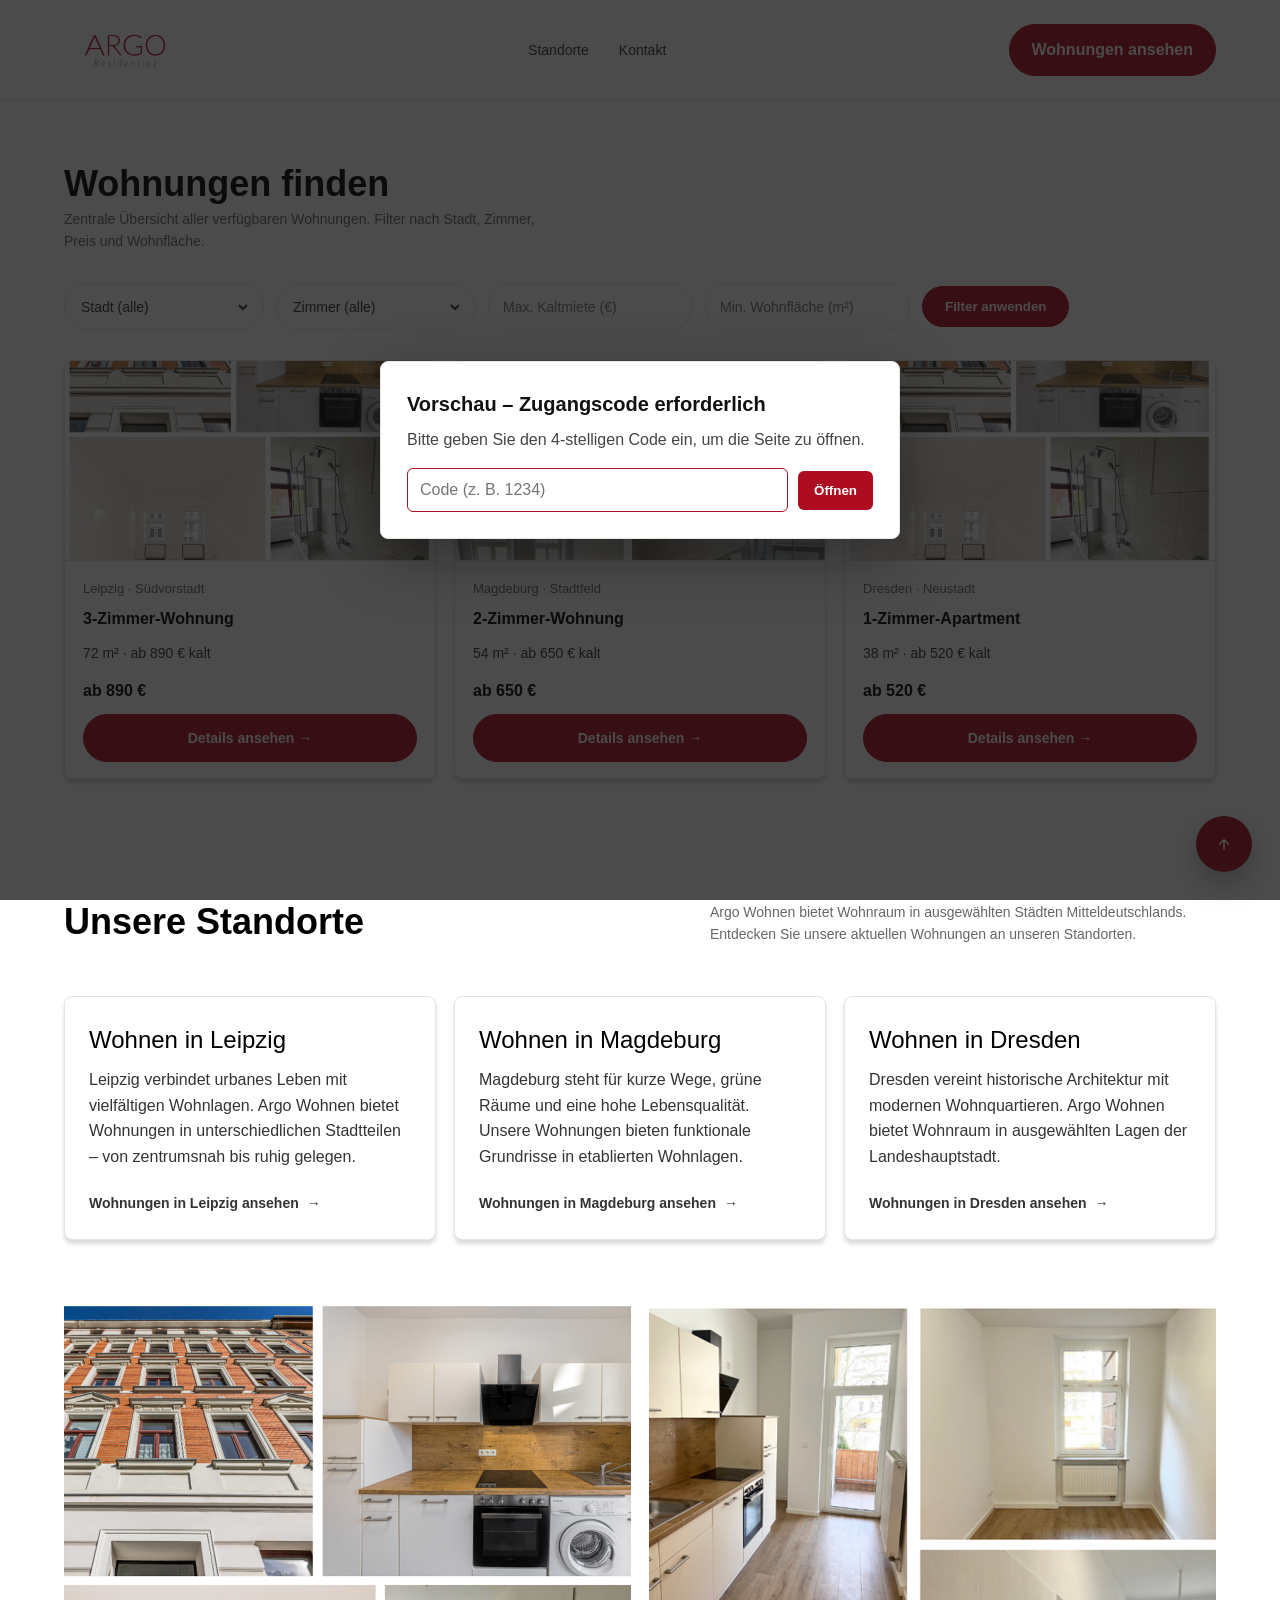
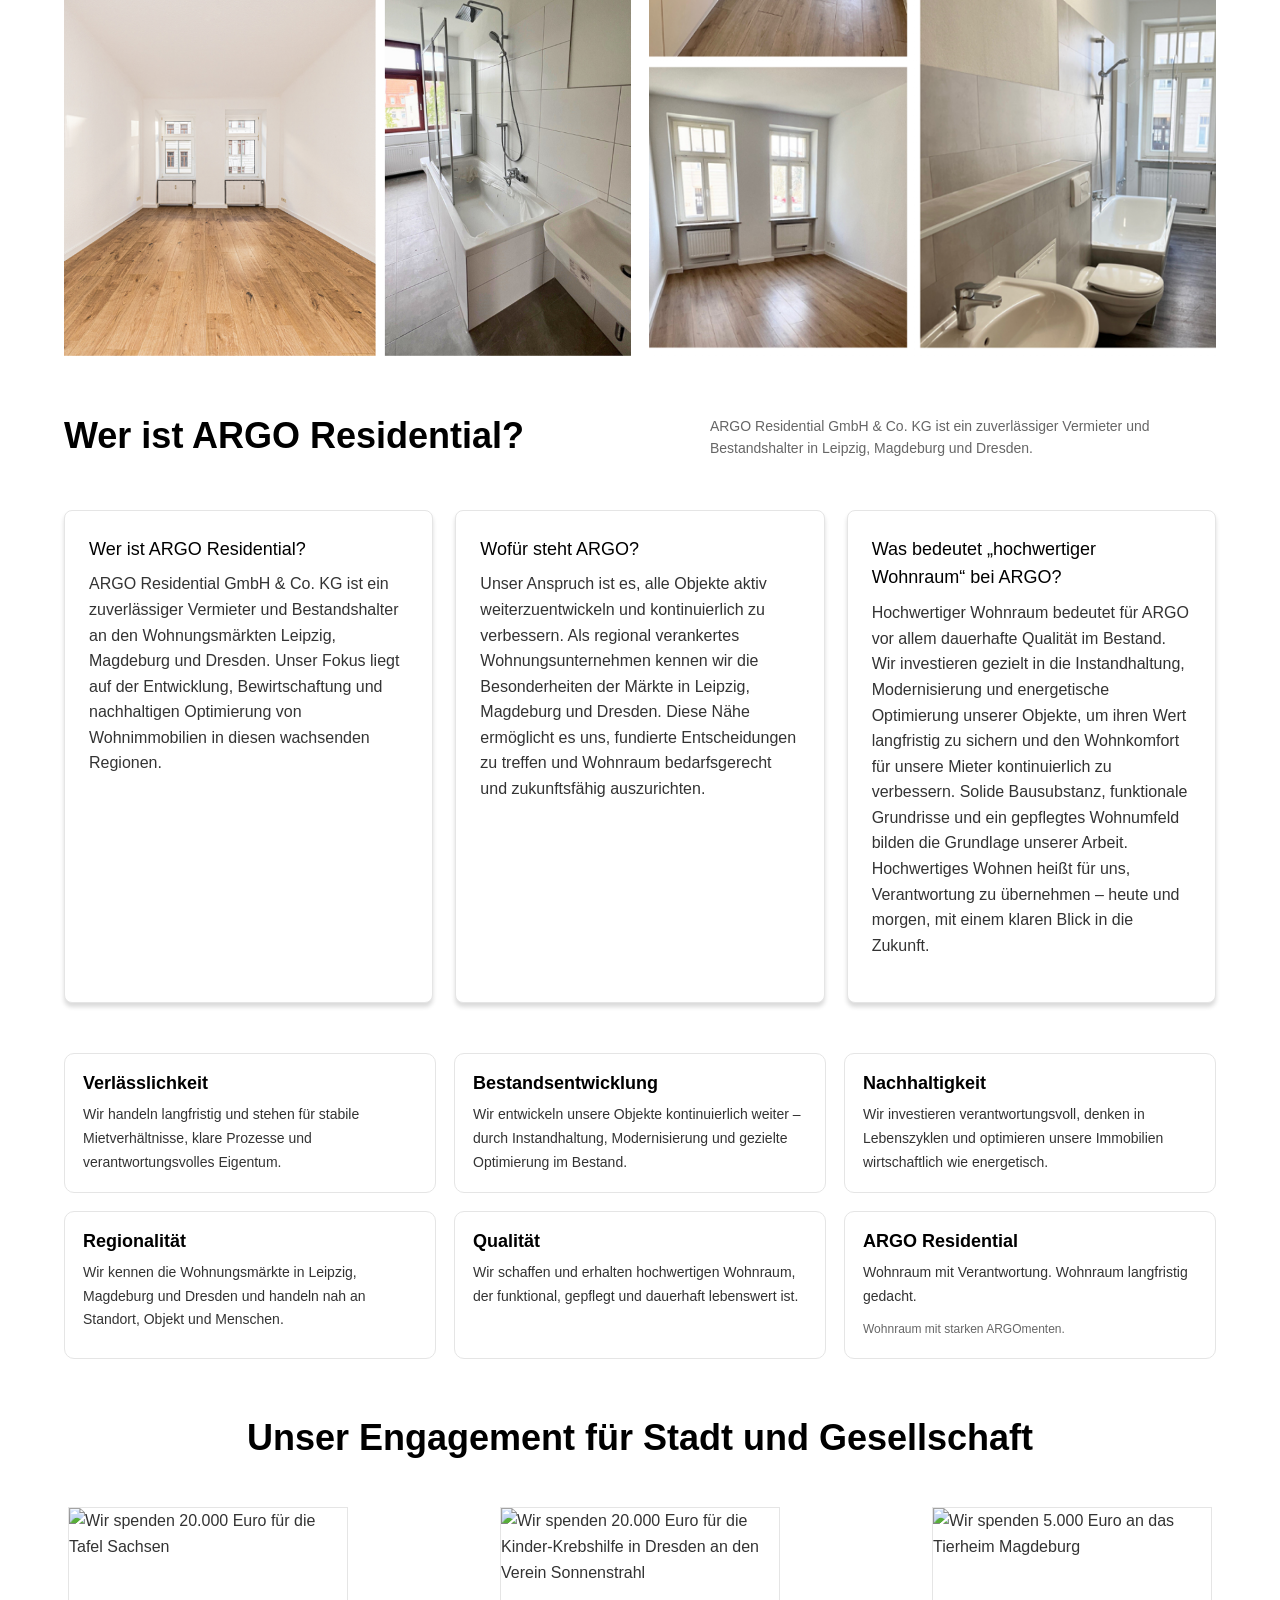
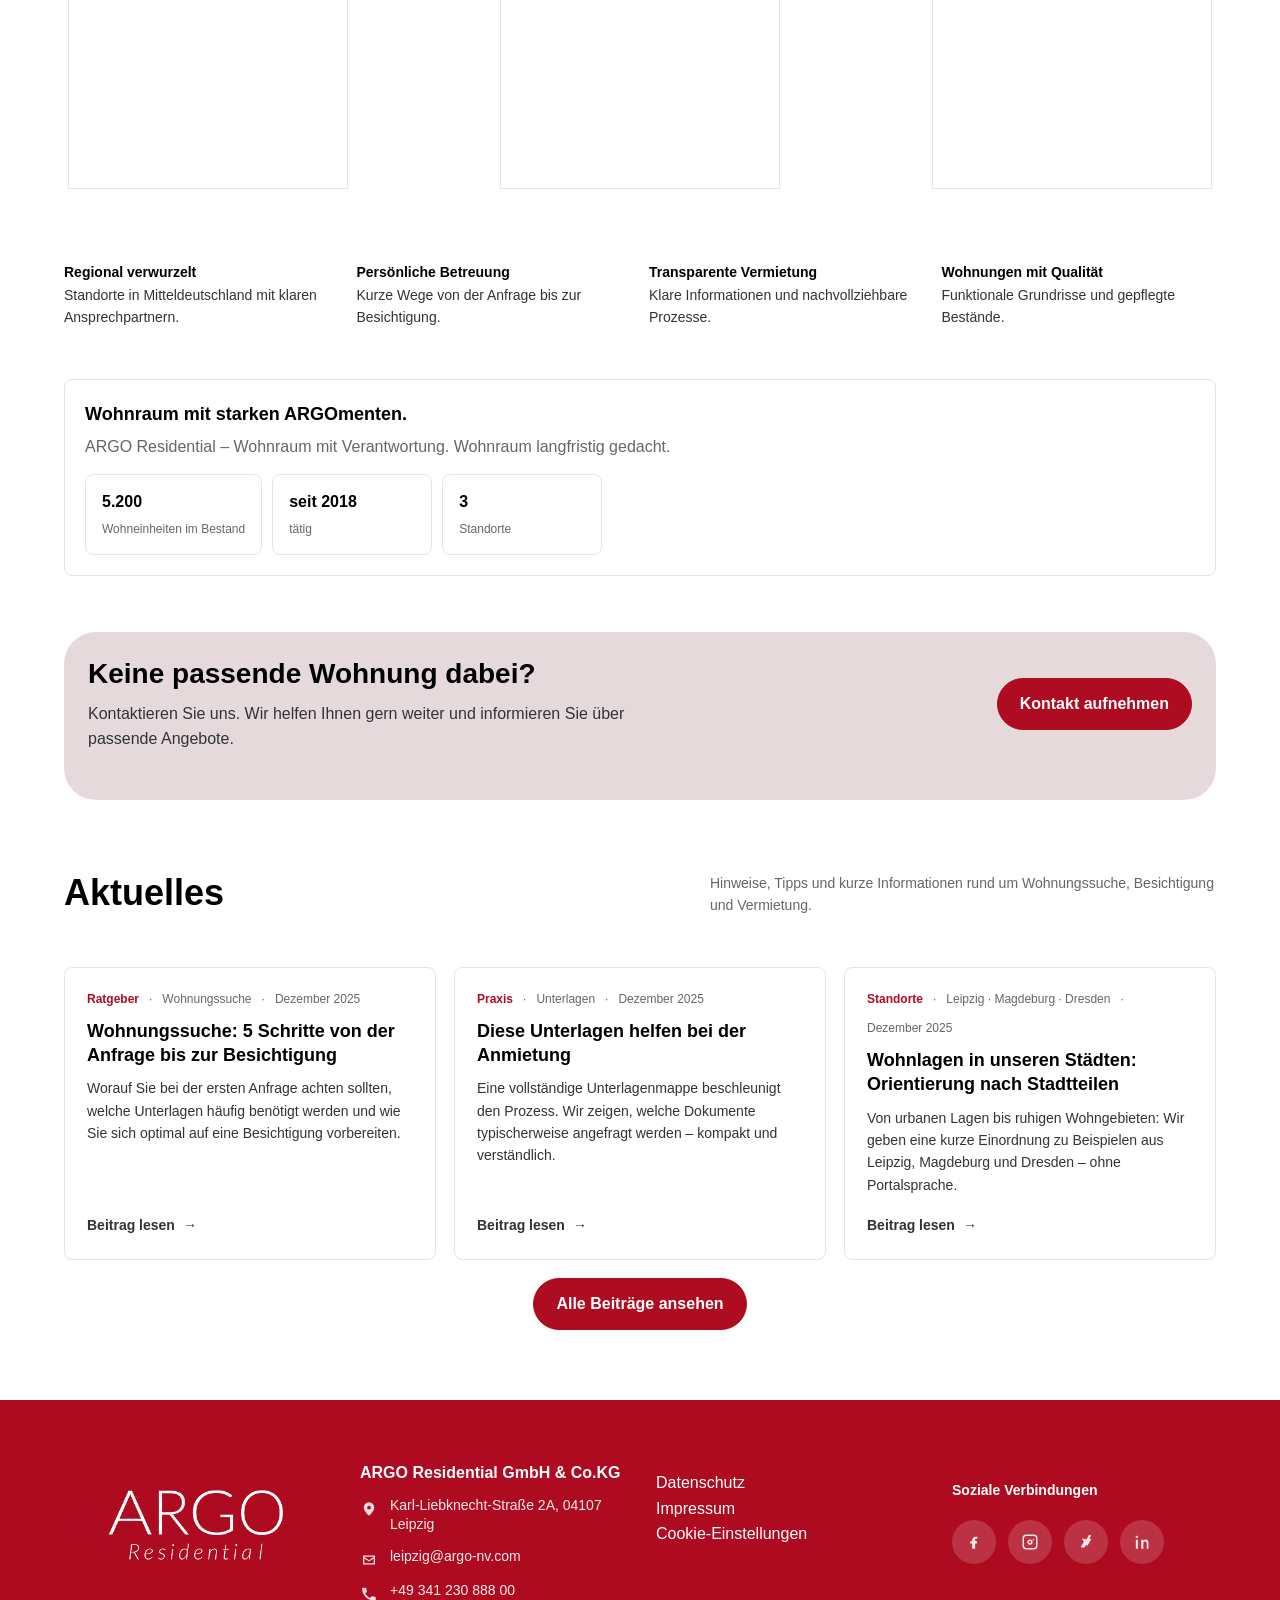
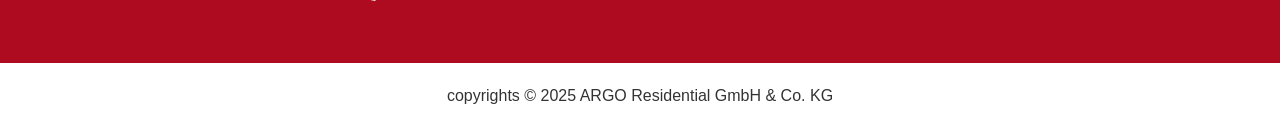
==== index.html @ 08cfd502 "Add files via upload" ====
<!doctype html>
<html lang="de">

<head>
  <meta name="robots" content="noindex,nofollow">
  <meta charset="utf-8" />
  <meta name="viewport" content="width=device-width, initial-scale=1" />
  <title>Argo Wohnen – Wohnungen in Leipzig, Magdeburg und Dresden</title>
  <meta name="description"
    content="Wohnungen finden in Leipzig, Magdeburg und Dresden – zentral über argo-wohnen.de." />
  <link rel="stylesheet" href="./style.css">
</head>

<body>
  <script src="preview-gate.js"></script>
  <!-- TOPBAR -->
  <div class="topbar">
    <div class="wrap">
      <div class="nav">
        <a class="brand" href="#top" aria-label="Argo Wohnen Start">
          <img class="logo" src="./argo-logo.png" alt="Argo Wohnen Logo" />
        </a>
        <nav class="navlinks" aria-label="Hauptnavigation">
          <a href="#standorte">Standorte</a>
          <a href="#kontakt">Kontakt</a>
        </nav>
        <div class="navRight">
          <a class="btn primary" href="#wohnungen">Wohnungen ansehen</a>
        </div>
      </div>
    </div>
  </div>
 <section class="wrap filtersSection">
    <h2>Wohnungen finden</h2>
    <p class="sub">Zentrale Übersicht aller verfügbaren Wohnungen. Filter nach Stadt, Zimmer, Preis und Wohnfläche.</p>
    </div>

    <!-- FILTER BAR (CRM-Einbindung später an dieser Stelle) -->
    <div class="filters" aria-label="Filter">
      <div class="field">
        <label for="city">Stadt</label>
        <select id="city">
          <option value="">Stadt (alle)</option>
          <option value="leipzig">Leipzig</option>
          <option value="magdeburg">Magdeburg</option>
          <option value="dresden">Dresden</option>
        </select>
      </div>

      <div class="field">
        <label for="rooms">Zimmer</label>
        <select id="rooms">
          <option value="">Zimmer (alle)</option>
          <option value="1">1</option>
          <option value="2">2</option>
          <option value="3">3</option>
          <option value="4">4+</option>
        </select>
      </div>

      <div class="field">
        <label for="price">Max. Kaltmiete</label>
        <input id="price" type="number" placeholder="Max. Kaltmiete (€)" inputmode="numeric" />
      </div>

      <div class="field">
        <label for="area">Min. Wohnfläche</label>
        <input id="area" type="number" placeholder="Min. Wohnfläche (m²)" inputmode="numeric" />
      </div>

      <button class="btn primary" type="button" id="apply">Filter anwenden</button>
    </div>

    <!-- LISTINGS (Platzhalter – wird durch CRM ersetzt) -->
    <div class="listingGrid" id="listingGrid" aria-label="Wohnungsangebote">
      <article class="listing" data-city="leipzig" data-rooms="3" data-price="890" data-area="72">
        <div class="thumb"><img src="./images/gallery-1.png" alt=""></div>
        <div class="listingBody">
          <p class="meta">Leipzig · Südvorstadt</p>
          <p class="title">3‑Zimmer‑Wohnung</p>
          <p class="facts">72 m² · ab 890 € kalt</p>
          <div class="ctaRow">
            <span class="price">ab 890 €</span>
            <a class="link btn primary" href="#" aria-label="Details ansehen">Details ansehen →</a>
          </div>
        </div>
      </article>

      <article class="listing" data-city="magdeburg" data-rooms="2" data-price="650" data-area="54">
        <div class="thumb"><img src="./images/gallery-2.png" alt=""></div>
        <div class="listingBody">
          <p class="meta">Magdeburg · Stadtfeld</p>
          <p class="title">2‑Zimmer‑Wohnung</p>
          <p class="facts">54 m² · ab 650 € kalt</p>
          <div class="ctaRow">
            <span class="price">ab 650 €</span>
            <a class="link btn primary" href="#" aria-label="Details ansehen">Details ansehen →</a>
          </div>
        </div>
      </article>

      <article class="listing" data-city="dresden" data-rooms="1" data-price="520" data-area="38">
        <div class="thumb"><img src="./images/gallery-1.png" alt=""></div>
        <div class="listingBody">
          <p class="meta">Dresden · Neustadt</p>
          <p class="title">1‑Zimmer‑Apartment</p>
          <p class="facts">38 m² · ab 520 € kalt</p>
          <div class="ctaRow">
            <span class="price">ab 520 €</span>
            <a class="link btn primary" href="#" aria-label="Details ansehen">Details ansehen →</a>
          </div>
        </div>
      </article>
    </div>

    </div>
  </section>
  <!-- HERO -->




<section id="standorte" class="section">
    <div class="wrap">
      <div class="sectionHeader">
        <h2>Unsere Standorte</h2>
        <p class="sub">Argo Wohnen bietet Wohnraum in ausgewählten Städten Mitteldeutschlands. Entdecken Sie unsere
          aktuellen Wohnungen an unseren Standorten.</p>
      </div>

      <div class="grid3" role="list">
        <article class="card" role="listitem">
          <h3 class="cityTitle">Wohnen in Leipzig</h3>
          <p class="cityText">Leipzig verbindet urbanes Leben mit vielfältigen Wohnlagen. Argo Wohnen bietet Wohnungen
            in unterschiedlichen Stadtteilen – von zentrumsnah bis ruhig gelegen.</p>
          <a class="link" href="standorte/leipzig/" data-city="leipzig">Wohnungen in Leipzig ansehen <span
              aria-hidden="true">→</span></a>
        </article>

        <article class="card" role="listitem">
          <h3 class="cityTitle">Wohnen in Magdeburg</h3>
          <p class="cityText">Magdeburg steht für kurze Wege, grüne Räume und eine hohe Lebensqualität. Unsere Wohnungen
            bieten funktionale Grundrisse in etablierten Wohnlagen.</p>
          <a class="link" href="standorte/magdeburg/" data-city="magdeburg">Wohnungen in Magdeburg ansehen <span
              aria-hidden="true">→</span></a>
        </article>

        <article class="card" role="listitem">
          <h3 class="cityTitle">Wohnen in Dresden</h3>
          <p class="cityText">Dresden vereint historische Architektur mit modernen Wohnquartieren. Argo Wohnen bietet
            Wohnraum in ausgewählten Lagen der Landeshauptstadt.</p>
          <a class="link" href="standorte/dresden/" data-city="dresden">Wohnungen in Dresden ansehen <span
              aria-hidden="true">→</span></a>
        </article>
      </div>
    </div>
  </section>


<div class="wrap">
  <div class="gallery-items">
    <div class="item">
      <img src="./images/gallery-1.png" alt="gallery">
    </div>
    <div class="item">
      <img src="./images/gallery-2.png" alt="gallery">
    </div>
  </div>
</div>

 

  <!-- ÜBER ARGO -->
  <section class="section" aria-label="Über ARGO Residential"
    style="padding-top:56px;padding-bottom:56px;background:#FFFFFF;">
    <div class="wrap">

      <div class="residential-section">
        <div class="sectionHeader">
          <h2>Wer ist ARGO Residential?</h2>
          <p class="sub">ARGO Residential GmbH &amp; Co. KG ist ein zuverlässiger Vermieter und Bestandshalter in Leipzig,
            Magdeburg und Dresden.</p>
        </div>
  
        <div class="aboutGrid" role="list">
          <article class="card" role="listitem">
            <h3 class="cityTitle" style="font-size:18px">Wer ist ARGO Residential?</h3>
            <p class="cityText">
              ARGO Residential GmbH &amp; Co. KG ist ein zuverlässiger Vermieter und Bestandshalter an den Wohnungsmärkten
              Leipzig, Magdeburg und Dresden.
              Unser Fokus liegt auf der Entwicklung, Bewirtschaftung und nachhaltigen Optimierung von Wohnimmobilien in
              diesen wachsenden Regionen.
            </p>
          </article>
  
          <article class="card" role="listitem">
            <h3 class="cityTitle" style="font-size:18px">Wofür steht ARGO?</h3>
            <p class="cityText">
              Unser Anspruch ist es, alle Objekte aktiv weiterzuentwickeln und kontinuierlich zu verbessern. Als regional
              verankertes Wohnungsunternehmen kennen wir die Besonderheiten
              der Märkte in Leipzig, Magdeburg und Dresden. Diese Nähe ermöglicht es uns, fundierte Entscheidungen zu
              treffen und Wohnraum bedarfsgerecht und zukunftsfähig auszurichten.
            </p>
          </article>
  
          <article class="card" role="listitem">
            <h3 class="cityTitle" style="font-size:18px">Was bedeutet „hochwertiger Wohnraum“ bei ARGO?</h3>
            <p class="cityText">
              Hochwertiger Wohnraum bedeutet für ARGO vor allem dauerhafte Qualität im Bestand. Wir investieren gezielt in
              die Instandhaltung, Modernisierung und energetische Optimierung
              unserer Objekte, um ihren Wert langfristig zu sichern und den Wohnkomfort für unsere Mieter kontinuierlich
              zu verbessern. Solide Bausubstanz, funktionale Grundrisse und ein gepflegtes
              Wohnumfeld bilden die Grundlage unserer Arbeit. Hochwertiges Wohnen heißt für uns, Verantwortung zu
              übernehmen – heute und morgen, mit einem klaren Blick in die Zukunft.
            </p>
          </article>
        </div>
      </div>

      

      <div class="sectionHeader" style="margin-bottom: 0;">
        <div class="argGrid" role="list">
          <article class="argCard" role="listitem">
            <h3>Verlässlichkeit</h3>
            <p>Wir handeln langfristig und stehen für stabile Mietverhältnisse, klare Prozesse und verantwortungsvolles
              Eigentum.</p>
          </article>
          <article class="argCard" role="listitem">
            <h3>Bestandsentwicklung</h3>
            <p>Wir entwickeln unsere Objekte kontinuierlich weiter – durch Instandhaltung, Modernisierung und gezielte
              Optimierung im Bestand.</p>
          </article>
          <article class="argCard" role="listitem">
            <h3>Nachhaltigkeit</h3>
            <p>Wir investieren verantwortungsvoll, denken in Lebenszyklen und optimieren unsere Immobilien
              wirtschaftlich wie energetisch.</p>
          </article>
          <article class="argCard" role="listitem">
            <h3>Regionalität</h3>
            <p>Wir kennen die Wohnungsmärkte in Leipzig, Magdeburg und Dresden und handeln nah an Standort, Objekt und
              Menschen.</p>
          </article>
          <article class="argCard" role="listitem">
            <h3>Qualität</h3>
            <p>Wir schaffen und erhalten hochwertigen Wohnraum, der funktional, gepflegt und dauerhaft lebenswert ist.
            </p>
          </article>
          <article class="argCard" role="listitem">
            <h3>ARGO Residential</h3>
            <p>Wohnraum mit Verantwortung. Wohnraum langfristig gedacht.</p>
            <div class="mini">Wohnraum mit starken ARGOmenten.</div>
          </article>
        </div>
      </div>
  </section>

    <!-- ENGAGEMENT / SPENDEN -->
  <section class="engagement" aria-label="Unser Engagement">
    <div class="wrap">
      <h2>Unser Engagement für Stadt und Gesellschaft</h2>

      <div class="donationRow" aria-label="Spendenübersicht">
        <figure class="donation">
          <img src="https://argo-wohnen-leipzig.de/wp-content/uploads/2025/06/Tafel-768x768.png"
            alt="Wir spenden 20.000 Euro für die Tafel Sachsen" loading="lazy">
        </figure>
        <figure class="donation">
          <img src="https://argo-wohnen-leipzig.de/wp-content/uploads/2025/06/Sonnenstrahl-ev-768x768.png"
            alt="Wir spenden 20.000 Euro für die Kinder-Krebshilfe in Dresden an den Verein Sonnenstrahl"
            loading="lazy">
        </figure>
        <figure class="donation">
          <img src="https://argo-wohnen-leipzig.de/wp-content/uploads/2025/06/Tieerheim-768x768.png"
            alt="Wir spenden 5.000 Euro an das Tierheim Magdeburg" loading="lazy">
        </figure>
      </div>

      <p class="socialNote" style="display: none;">Lesen Sie mehr dazu auf <a href="https://www.facebook.com/argoleipzig/" target="_blank"
          rel="noopener">Facebook</a> oder <a href="https://www.instagram.com/argo_residential_wohnen/" target="_blank"
          rel="noopener">Instagram</a>. <span style="white-space:nowrap">Weitere Kanäle:</span> <a
          href="https://www.xing.com/pages/argo-residential-gmbh-co-kg-541" target="_blank" rel="noopener">Xing</a> und
        <a href="https://de.linkedin.com/company/argo-residential" target="_blank" rel="noopener">LinkedIn</a>.</p>
    </div>
  </section>

   <!-- WHY -->
    <div class="wrap">
      <div class="benefits" aria-label="Warum Argo Wohnen">
        <div class="benefit"><b>Regional verwurzelt</b><br />Standorte in Mitteldeutschland mit klaren Ansprechpartnern.
        </div>
        <div class="benefit"><b>Persönliche Betreuung</b><br />Kurze Wege von der Anfrage bis zur Besichtigung.</div>
        <div class="benefit"><b>Transparente Vermietung</b><br />Klare Informationen und nachvollziehbare Prozesse.</div>
        <div class="benefit"><b>Wohnungen mit Qualität</b><br />Funktionale Grundrisse und gepflegte Bestände.</div>
      </div>
    </div>
  
<div class="wrap">
  <div class="wrap-section" style="margin-top:18px;border: 1px solid var(--line);padding: 20px;    border-radius: 8px;margin-top: 50px;">
    <div style="display:flex;flex-wrap:wrap;    flex-direction: column;justify-content:space-between;gap:14px;">
      <div>
        <p style="margin:0;color:var(--black);font-weight:600;font-size:18px;">Wohnraum mit starken ARGOmenten.</p>
        <p style="margin:6px 0 0;color:var(--mid);">ARGO Residential – Wohnraum mit Verantwortung. Wohnraum
          langfristig gedacht.</p>
      </div>
      <div style="display:flex;gap:10px;flex-wrap:wrap;">
        <span
          style="border:1px solid var(--line);padding:14px 16px;background:#fff;border-radius:8px;min-width:160px;text-align:left;"><b
            style="color:var(--black)">5.200</b><br><span style="color:var(--mid);font-size:12px;">Wohneinheiten im
            Bestand</span></span>
        <span
          style="border:1px solid var(--line);padding:14px 16px;background:#fff;border-radius:8px;min-width:160px;text-align:left;"><b
            style="color:var(--black)">seit 2018</b><br><span
            style="color:var(--mid);font-size:12px;">tätig</span></span>
        <span
          style="border:1px solid var(--line);padding:14px 16px;background:#fff;border-radius:8px;min-width:160px;text-align:left;"><b
            style="color:var(--black)">3</b><br><span
            style="color:var(--mid);font-size:12px;">Standorte</span></span>
      </div>
    </div>
  </div>
</div>






  <!-- CTA BAND -->
   <div class="wrap">
     <section id="kontakt" class="ctaBand">
       <div class="wrap">
         <div class="ctaInner">
           <div>
             <h3>Keine passende Wohnung dabei?</h3>
             <p>Kontaktieren Sie uns. Wir helfen Ihnen gern weiter und informieren Sie über passende Angebote.</p>
           </div>
           <a class="btn primary" href="mailto:leipzig@argo-nv.com">Kontakt aufnehmen</a>
         </div>
       </div>
     </section>
   </div>





  <!-- BLOG -->
  <section class="blogSection" aria-label="Aktuelles">
    <div class="wrap">
      <div class="sectionHeader">
        <h2>Aktuelles</h2>
        <p class="sub">Hinweise, Tipps und kurze Informationen rund um Wohnungssuche, Besichtigung und Vermietung.</p>
      </div>

      <div class="blogGrid" role="list">
        <article class="postCard" role="listitem">
          <div class="postBody">
            <p class="postMeta"><span
                class="tag">Ratgeber</span><span>·</span><span>Wohnungssuche</span><span>·</span><span>Dezember
                2025</span></p>
            <h3 class="postTitle">Wohnungssuche: 5 Schritte von der Anfrage bis zur Besichtigung</h3>
            <p class="postExcerpt">
              Worauf Sie bei der ersten Anfrage achten sollten, welche Unterlagen häufig benötigt werden und wie Sie
              sich optimal auf eine Besichtigung vorbereiten.
            </p>
          </div>
          <div class="postFooter">
            <a class="link" href="#">Beitrag lesen <span aria-hidden="true">→</span></a>
          </div>
        </article>

        <article class="postCard" role="listitem">
          <div class="postBody">
            <p class="postMeta"><span
                class="tag">Praxis</span><span>·</span><span>Unterlagen</span><span>·</span><span>Dezember 2025</span>
            </p>
            <h3 class="postTitle">Diese Unterlagen helfen bei der Anmietung</h3>
            <p class="postExcerpt">
              Eine vollständige Unterlagenmappe beschleunigt den Prozess. Wir zeigen, welche Dokumente typischerweise
              angefragt werden – kompakt und verständlich.
            </p>
          </div>
          <div class="postFooter">
            <a class="link" href="#">Beitrag lesen <span aria-hidden="true">→</span></a>
          </div>
        </article>

        <article class="postCard" role="listitem">
          <div class="postBody">
            <p class="postMeta"><span class="tag">Standorte</span><span>·</span><span>Leipzig · Magdeburg ·
                Dresden</span><span>·</span><span>Dezember 2025</span></p>
            <h3 class="postTitle">Wohnlagen in unseren Städten: Orientierung nach Stadtteilen</h3>
            <p class="postExcerpt">
              Von urbanen Lagen bis ruhigen Wohngebieten: Wir geben eine kurze Einordnung zu Beispielen aus Leipzig,
              Magdeburg und Dresden – ohne Portalsprache.
            </p>
          </div>
          <div class="postFooter">
            <a class="link" href="#">Beitrag lesen <span aria-hidden="true">→</span></a>
          </div>
        </article>
      </div>

      <div style="margin-top:18px; display:flex; gap:12px; flex-wrap:wrap;justify-content: center;">
        <a class="btn primary" href="#">Alle Beiträge ansehen</a>
      </div>
    </div>
  </section>


  <!-- FOOTER -->
  <footer class="siteFooter" aria-label="Footer">
    <div class="wrap">
      <div class="footerTop">

        <div class="footer-logo">
          <img src="./images/white-logo.png" alt="Argo Wohnen Logo">
        </div>
        <div class="footerContact">
          <h4>ARGO Residential GmbH &amp; Co.KG</h4>
          <ul class="contactList">
            <li class="contactItem">
              <svg class="ico" viewBox="0 0 24 24" fill="none" aria-hidden="true">
                <path
                  d="M12 3a7 7 0 0 0-7 7c0 5.25 7 11 7 11s7-5.75 7-11a7 7 0 0 0-7-7Zm0 9.5a2.5 2.5 0 1 1 0-5 2.5 2.5 0 0 1 0 5Z"
                  fill="white" opacity=".9" />
              </svg>
              <span>Karl-Liebknecht-Straße 2A, 04107 Leipzig</span>
            </li>
            <li class="contactItem">
              <svg class="ico" viewBox="0 0 24 24" fill="none" aria-hidden="true">
                <path d="M4 6h16v12H4V6Zm1.8 1.8v.3l6.2 4.1 6.2-4.1v-.3H5.8Zm12.4 2.2-6.2 4.1-6.2-4.1V16.2h12.4V10Z"
                  fill="white" opacity=".9" />
              </svg>
              <span><a href="mailto:leipzig@argo-nv.com" style="color:inherit">leipzig@argo-nv.com</a></span>
            </li>
            <li class="contactItem">
              <svg class="ico" viewBox="0 0 24 24" fill="none" aria-hidden="true">
                <path
                  d="M6.6 10.8c1.6 3 3.6 5 6.6 6.6l2.2-2.2c.3-.3.8-.4 1.2-.2 1 .4 2.1.7 3.2.7.7 0 1.2.5 1.2 1.2V20c0 .7-.5 1.2-1.2 1.2C10.4 21.2 2.8 13.6 2.8 4.8 2.8 4.1 3.3 3.6 4 3.6h3.3c.7 0 1.2.5 1.2 1.2 0 1.1.2 2.2.7 3.2.1.4 0 .9-.2 1.2l-2.2 2.2Z"
                  fill="white" opacity=".9" />
              </svg>
              <span><a href="tel:+4934123088800" style="color:inherit">+49 341 230 888 00</a></span>
            </li>
          </ul>

          

        </div>
        
        <div class="footerLinks">
        <a href="/datenschutz/">Datenschutz</a>
        <a href="/impressum/">Impressum</a>
        <a href="#">Cookie-Einstellungen</a>
        </div>

        <div class="social-media-box">
          <h4>Soziale Verbindungen</h4>
          <div class="footerSocial" aria-label="Social Media">
            <a class="socialLink" href="https://www.facebook.com/argoleipzig/" target="_blank" rel="noopener"
              aria-label="Facebook">
              <svg width="18" height="18" viewBox="0 0 24 24" aria-hidden="true">
                <path fill="white"
                  d="M13.5 21v-7h2.3l.4-3H13.5V9.1c0-.9.2-1.5 1.5-1.5h1.6V5c-.3 0-1.3-.1-2.6-.1-2.6 0-4.4 1.6-4.4 4.6V11H7v3h2.5v7h4z" />
              </svg></a>
            <a class="socialLink" href="https://www.instagram.com/argo_residential_wohnen/" target="_blank"
              rel="noopener" aria-label="Instagram">
              <svg width="18" height="18" viewBox="0 0 24 24" aria-hidden="true">
                <path fill="white"
                  d="M7 2h10a5 5 0 0 1 5 5v10a5 5 0 0 1-5 5H7a5 5 0 0 1-5-5V7a5 5 0 0 1 5-5Zm10 2H7a3 3 0 0 0-3 3v10a3 3 0 0 0 3 3h10a3 3 0 0 0 3-3V7a3 3 0 0 0-3-3Zm-5 4.5a3.5 3.5 0 1 1 0 7 3.5 3.5 0 0 1 0-7Zm0 2a1.5 1.5 0 1 0 0 3 1.5 1.5 0 0 0 0-3Zm4.6-2.4a1 1 0 1 1 0 2 1 1 0 0 1 0-2Z" />
              </svg></a>
            <a class="socialLink" href="https://www.xing.com/pages/argo-residential-gmbh-co-kg-541" target="_blank"
              rel="noopener" aria-label="Xing">
              <svg width="18" height="18" viewBox="0 0 24 24" aria-hidden="true">
                <path fill="white"
                  d="M7.6 6.5c-.3 0-.6.2-.8.4-.1.2-.1.6 0 .8l2.3 4.1-3.6 6.3c-.1.2-.1.6 0 .8.2.2.5.4.8.4h3.4c.3 0 .6-.2.8-.5l3.6-6.3-2.3-4.1c-.1-.3-.4-.5-.8-.5H7.6Zm8.8-4c-.3 0-.6.2-.8.5L10.8 12l3 5.4 4.8-8.5c.1-.2.1-.6 0-.8-.2-.2-.5-.4-.8-.4h-1.4l2.1-3.7c.1-.2.1-.6 0-.8-.2-.2-.5-.4-.8-.4h-1.3Z" />
              </svg></a>
            <a class="socialLink" href="https://de.linkedin.com/company/argo-residential" target="_blank" rel="noopener"
              aria-label="LinkedIn">
              <svg width="18" height="18" viewBox="0 0 24 24" aria-hidden="true">
                <path fill="white"
                  d="M6.5 9H3.8v12h2.7V9ZM5.1 3.5a1.6 1.6 0 1 0 0 3.2 1.6 1.6 0 0 0 0-3.2ZM21 21h-2.7v-6.4c0-1.5 0-3.4-2.1-3.4s-2.4 1.6-2.4 3.3V21H11V9h2.6v1.6h0c.4-.8 1.5-1.8 3.1-1.8 3.3 0 3.9 2.2 3.9 5V21Z" />
              </svg></a>
          </div>
        </div>
        
      </div>
      
    </div>
  </footer>
  <div class="footerBottom">copyrights © 2025 ARGO Residential GmbH &amp; Co. KG</div>


  <button class="toTop" id="toTop" aria-label="Nach oben">
    <svg width="18" height="18" viewBox="0 0 24 24" fill="none" aria-hidden="true">
      <path d="M12 5l7 7-1.4 1.4L13 8.8V20h-2V8.8L6.4 13.4 5 12l7-7Z" fill="white" />
    </svg>
  </button>



  <script>
    // Jahr
    document.getElementById('y').textContent = new Date().getFullYear();

    // Smooth scroll helper
    function goToWohnungen(city) {
      const citySelect = document.getElementById('city');
      citySelect.value = city || '';
      document.getElementById('wohnungen').scrollIntoView({ behavior: 'smooth' });
      if (city) { applyFilters(); }
    }

    // Hero quick action
    document.getElementById('quickGo').addEventListener('click', () => {
      const c = document.getElementById('cityQuick').value;
      goToWohnungen(c);
    });

    // City cards -> set city
    document.querySelectorAll('[data-city]').forEach(a => {
      a.addEventListener('click', (e) => {
        const c = a.getAttribute('data-city');
        // allow default anchor jump but set filter first
        setTimeout(() => goToWohnungen(c), 0);
      });
    });

    // Filter demo (placeholder until CRM integration)
    function applyFilters() {
      const city = document.getElementById('city').value;
      const rooms = document.getElementById('rooms').value;
      const price = parseInt(document.getElementById('price').value || '0', 10);
      const area = parseInt(document.getElementById('area').value || '0', 10);

      document.querySelectorAll('.listing').forEach(card => {
        const c = card.dataset.city;
        const r = card.dataset.rooms;
        const p = parseInt(card.dataset.price, 10);
        const a = parseInt(card.dataset.area, 10);

        const okCity = !city || c === city;
        const okRooms = !rooms || (rooms === '4' ? parseInt(r, 10) >= 4 : r === rooms);
        const okPrice = !price || p <= price;
        const okArea = !area || a >= area;

        card.style.display = (okCity && okRooms && okPrice && okArea) ? '' : 'none';
      });
    }

    document.getElementById('apply').addEventListener('click', applyFilters);

    // Back to top
    const toTop = document.getElementById('toTop');
    if (toTop) {
      toTop.addEventListener('click', () => window.scrollTo({ top: 0, behavior: 'smooth' }));
    }
  </script>
</body>

</html>
---- style.css ----
:root {
    --black: #000000;
    --dark: #333333;
    --mid: #666666;
    --line: #E5E5E5;
    --argo-red: #AE0C21;
    --argo-red-dark: #8E091B;
    --argo-red-soft: #F7E9EC;
    --white: #FFFFFF;
    --bg: #FFFFFF;
    --max: 1200px;
    --pad: 24px;
}

* {
    box-sizing: border-box
}

body {
    margin: 0;
    font-family: Arial, Helvetica, sans-serif;
    /* замените на Open Sans, wenn eingebunden */
    color: var(--dark);
    background: var(--bg);
    line-height: 1.6;
}

a {
    color: inherit;
    text-decoration: none
}

.wrap {
    max-width: var(--max);
    margin: 0 auto;
    padding: 0 var(--pad)
}

.topbar {
    position: sticky;
    top: 0;
    z-index: 20;
    background: rgba(255, 255, 255, .92);
    backdrop-filter: saturate(180%) blur(10px);
    border-bottom: 1px solid var(--line);
}

.nav {
    display: flex;
    align-items: center;
    justify-content: space-between;
    height: 100px;
    gap: 16px;
}

.brand {
    display: flex;
    align-items: center;
    gap: 10px;

    display: flex;
    align-items: baseline;
    gap: 10px;
    color: var(--black);
    font-weight: 600;
    letter-spacing: .2px;
}

.logo {
    height: 58px;
    width: auto;
    display: block;
}

.navlinks {
    display: flex;
    gap: 18px;
    align-items: center;
    font-size: 14px;
    color: var(--dark)
}

.navlinks a {
    padding: 8px 6px
}

.navlinks a:hover {
    color: var(--black)
}

.btn {
    display: inline-flex;
    align-items: center;
    justify-content: center;
    padding: 12px 22px;
    border-radius: 4px;
    font-weight: 600;
    border: 1px solid var(--black);
    transition: all .2s ease;
    cursor: pointer;
    background: transparent;
}

.btn.primary {
    background: var(--argo-red);
    border-color: var(--argo-red);
    color: var(--white);
}

.btn.primary:hover {
    background: var(--argo-red-dark);
    border-color: var(--argo-red-dark)
}

.btn.ghost:hover {
    background: var(--argo-red);
    border-color: var(--argo-red);
    color: var(--white)
}

.hero {
    border-bottom: 1px solid var(--line);
    background: linear-gradient(180deg, #FFFFFF 0%, #FFFFFF 55%, #FAFAFA 100%);
}

.heroGrid {
    display: grid;
    grid-template-columns: 1.05fr .95fr;
    gap: 48px;
    padding: 72px 0;
    align-items: center;
}

.kicker {
    color: var(--mid);
    font-size: 14px;
    text-transform: none;
    margin: 0 0 10px
}

h1 {
    margin: 0 0 14px;
    font-size: 48px;
    line-height: 1.2;
    color: var(--black);
    font-weight: 600;
}

.lead {
    margin: 0 0 26px;
    color: var(--dark);
    font-size: 16px;
    max-width: 52ch
}

.heroActions {
    display: flex;
    gap: 12px;
    flex-wrap: wrap;
    align-items: center;
}

.select {
    display: inline-flex;
    align-items: center;
    gap: 10px;
    border: 1px solid var(--line);
    padding: 12px 14px;
    min-width: 260px;
    border-radius: 30px;
    color: var(--dark);
    background: var(--white);
}

.select:focus-within {
    border-color: var(--argo-red)
}

select {
    border: none;
    outline: none;
    width: 100%;
    font-size: 16px;
    background: transparent;
    color: var(--dark);
}

.heroImage {
    border: 1px solid var(--line);
    background: #F4F4F4;
    height: 420px;
    border-radius: 18px;
    overflow: hidden;
    position: relative;
}

.heroImage img {
    width: 100%;
    height: 100%;
    object-fit: contain;
    display: block;
    background: #FFFFFF;
}

.section {
    padding: 60px 0;
}

.sectionHeader {
    display: flex;
    justify-content: space-between;
    flex-direction: column;
    gap: 18px;
    margin-bottom: 28px;
    @media (min-width: 1024px) {
        align-items: flex-end;
        flex-direction: row;
    }
}

h2 {
    margin: 0;
    font-size: 36px;
    line-height: 1.3;
    color: var(--black);
    font-weight: 600;
}

.sub {
    margin: 0;
    color: var(--mid);
    font-size: 14px;
    max-width: 65ch
}

.grid3 {
    display: grid;
    grid-template-columns: repeat(3, 1fr);
    gap: 18px;
}

.card {
    background: var(--white);
    border: 1px solid var(--line);
    padding: 24px;
    transition: all .4s ease;
    box-shadow: 0 4px 4px #00000025;
}

.card:hover {
    transform: translateY(-10px);
}

.cityTitle {
    margin: 0 0 8px;
    font-size: 24px;
    font-weight: 400;
    color: var(--black);
}

.cityText {
    margin: 0 0 20px;
    color: var(--dark);
    font-size: 16px;
    font-weight: 300;
}

.link {
    display: inline-flex;
    gap: 8px;
    align-items: center;
    font-weight: 600;
    font-size: 14px;
    border-bottom: 1px solid transparent;
}

.link:hover {
    border-bottom-color: var(--argo-red)
}

.divider {
    border-top: 1px solid var(--line)
}

.filters {
    display: flex;
    flex-wrap: wrap;
    gap: 12px;
    background: var(--white);
    align-items: center;
    margin: 30px 0;
}

.filters .field {
    border: 1px solid var(--line);
    padding: 10px 12px;
    border-radius: 30px;
    min-width: 200px;
    background: var(--white);
}

.filters .field:focus-within {
    border-color: var(--argo-red)
}

.filters label {
    display: none
}

.filters select,
.filters input {
    width: 100%;
    border: none;
    outline: none;
    font-size: 14px;
    background: transparent;
}

.listingGrid {
    display: grid;
    grid-template-columns: repeat(3, 1fr);
    gap: 18px;
}

.listing {
    border: 1px solid var(--line);
    background: var(--white);
    transition: all .2s ease;
    box-shadow: 0 4px 4px #00000025;
}

.listing:hover {
    transform: translateY(-10px);
}

.thumb {
    height: 200px;
    background: #F4F4F4;
    border-bottom: 1px solid var(--line);
    display: flex;
    align-items: center;
    justify-content: center;
    color: var(--mid);
    font-size: 13px;
    img {
        height: 100%;
        object-fit: cover;
    }
}

.listingBody {
    padding: 18px 18px 16px
}

.meta {
    color: var(--mid);
    font-size: 13px;
    margin: 0 0 6px
}

.title {
    margin: 0 0 10px;
    color: var(--black);
    font-weight: 600
}

.facts {
    margin: 0 0 14px;
    color: var(--dark);
    font-size: 14px
}

.ctaRow {
    display: flex;
    justify-content: space-between;
    gap: 10px;
    flex-direction: column;
}

.price {
    font-weight: 600;
    color: var(--black)
}

.benefits {
    display: grid;
    grid-template-columns: repeat(4, 1fr);
    gap: 18px;
    margin-top: 22px;
}

.benefit {
    /* border-top: 1px solid var(--line); */
    padding-top: 16px;
    color: var(--dark);
    font-size: 14px;
}

.benefit b {
    color: var(--black)
}

.ctaBand {
    background: #E5D9DB;
    padding: 24px 0 48px;
    margin-top: 56px;
    border-radius: 32px;
}

.ctaInner {
    display: flex;
    align-items: center;
    justify-content: space-between;
    gap: 18px;
}

.ctaInner h3 {
    margin: 0 0 8px;
    color: var(--black);
    font-size: 28px;
    line-height: 1.3;
    font-weight: 600;
}

.ctaInner p {
    margin: 0;
    color: var(--dark);
    max-width: 65ch
}

footer {
    padding: 40px 0;
    color: var(--mid);
    font-size: 14px;
}

footer a:hover {
    color: var(--black)
}

.footerGrid {
    display: flex;
    flex-wrap: wrap;
    justify-content: space-between;
    gap: 16px;
    border-top: 1px solid var(--line);
    padding-top: 22px;
}

.footLinks {
    display: flex;
    gap: 16px;
    flex-wrap: wrap
}

/* Responsive */
@media (max-width: 980px) {
    .heroImage {
        height: 280px
    }

    .heroGrid {
        grid-template-columns: 1fr;
        gap: 22px;
        padding: 56px 0
    }

    h1 {
        font-size: 40px
    }

    .heroImage {
        height: 320px
    }

    .grid3,
    .listingGrid {
        grid-template-columns: 1fr;
    }

    .benefits {
        grid-template-columns: 1fr 1fr
    }

    .ctaInner {
        flex-direction: column;
        align-items: flex-start
    }

    .navlinks {
        display: none
    }
}

@media (max-width: 520px) {
    h1 {
        font-size: 34px
    }

    h2 {
        font-size: 30px
    }

    .benefits {
        grid-template-columns: 1fr
    }

    .select {
        min-width: 0;
        width: 100%
    }

    .heroActions {
        width: 100%
    }

    .btn {
        width: 100%
    }
}

/* Donations / Engagement section (like argo-wohnen-leipzig.de) */
.engagement {
    padding: 80px 0 90px;
    background: #FFFFFF;
}

.engagement h2 {
    font-family: 'Open Sans', Arial, Helvetica, sans-serif;
    font-weight: 600;
    color: var(--black);
    text-align: center;
    margin-bottom: 24px;
}

.donationRow {
    display: flex;
    gap: 18px;
    overflow-x: auto;
    padding: 6px 4px 18px;
    scroll-snap-type: x mandatory;
    justify-content: center;
    @media (min-width: 768px) {
        justify-content: space-between;
    }
}

.donationRow::-webkit-scrollbar {
    height: 10px
}

.donationRow::-webkit-scrollbar-thumb {
    background: #d8d8d8;
    border-radius: 10px
}

.donation {
    flex: 0 0 280px;
    border: 1px solid var(--line);
    background: #FFFFFF;
    scroll-snap-align: start;
    margin-left: 0;
    margin-right: 0;
}

.donation img {
    width: 100%;
    height: 280px;
    object-fit: cover;
    display: block;
}

.engagement .socialNote {
    text-align: center;
    margin: 18px 0 0;
    color: var(--mid);
    font-size: 18px;
}

.engagement .socialNote a {
    color: var(--argo-red);
    font-weight: 600;
}

.engagement .socialNote a:hover {
    color: var(--argo-red-dark)
}

/* Footer (like argo-wohnen-leipzig.de) */
.siteFooter {
    background: #606466;
    color: #FFFFFF;
    padding: 70px 0 26px;
}

.footerTop {
    display: grid;
    grid-template-columns: 1.2fr 1fr;
    gap: 32px;
}

.footerLogo {
    max-width: 520px;
    width: 100%;
    height: auto;
    filter: drop-shadow(0 6px 18px rgba(0, 0, 0, .25));
    opacity: .95;
}

.footerContact h4 {
    margin: 0 0 10px;
    font-size: 16px;
    font-weight: 600;
    color: #FFFFFF;
}

.contactList {
    list-style: none;
    padding: 0;
    margin: 0;
    display: grid;
    gap: 10px;
    color: rgba(255, 255, 255, .92);
    font-size: 14px;
}

.contactItem {
    display: flex;
    gap: 12px;
    align-items: flex-start;
    line-height: 1.4;
}

.ico {
    width: 18px;
    height: 18px;
    flex: 0 0 18px;
    margin-top: 4px;
    opacity: .95;
}

.footerBottom {
    text-align: center;
    padding: 20px;
    color: var(--dark);
    font-size: 16px;
}

.footerLinks {
    margin-top: 10px;
    color: rgba(255, 255, 255, .65);
    font-size: 22px;
}

.footerLinks a {
    color: #fff;
    display: block;
    font-size: 16px;
}

.footerLinks a:hover {
    color: #FFFFFF
}

.footerLinks .sep {
    margin: 0 10px;
    opacity: .55
}

/* Back-to-top button */
.toTop {
    position: fixed;
    right: 28px;
    bottom: 28px;
    width: 56px;
    height: 56px;
    border-radius: 50%;
    background: var(--argo-red);
    color: #fff;
    border: none;
    display: flex;
    align-items: center;
    justify-content: center;
    cursor: pointer;
    box-shadow: 0 12px 28px rgba(0, 0, 0, .25);
    transition: all .2s ease;
    z-index: 50;
}

.toTop:hover {
    background: var(--argo-red-dark)
}

@media (max-width: 980px) {
    .footerTop {
        grid-template-columns: 1fr;
        gap: 18px
    }

    .footerBottom {
        font-size: 16px
    }

    .footerLinks {
        font-size: 18px
    }

    .contactList {
        font-size: 16px
    }

    .donation {
        flex: 0 0 240px
    }

    .donation img {
        height: 240px
    }

    .engagement .socialNote {
        font-size: 16px
    }
}


/* Social icons (as on argo-wohnen-leipzig.de) */
.navRight {
    display: flex;
    align-items: center;
    gap: 14px;
}

.socialLinks {
    display: flex;
    align-items: center;
    gap: 10px;
}

.socialLink {
    width: 44px;
    height: 44px;
    border-radius: 50%;
    display: inline-flex;
    align-items: center;
    justify-content: center;
    background: #6D7174;
    transition: all .2s ease;
    opacity: .9;
}

.socialLink:hover {
    background: var(--argo-red)
}

.socialLink svg {
    display: block
}

.headerSocial .socialLink {
    background: #6f7376
}

.headerSocial .socialLink:hover {
    background: var(--argo-red)
}

/* Footer refinements (closer to original) */
.footerContact {
    justify-self: end
}

.contactList {
    gap: 12px
}

.contactItem {
    gap: 12px
}

.footerLogo {
    max-width: 600px
}

.footerSocial {
    margin-top: 18px;
    display: flex;
    gap: 12px;
    justify-content: flex-start;
}

.siteFooter .socialLink {
    background: rgba(255, 255, 255, .18);
}

.siteFooter .socialLink:hover {
    background: var(--argo-red)
}

@media (max-width: 980px) {
    .headerSocial {
        display: none
    }

    .footerContact {
        justify-self: start
    }

    .footerLogo {
        max-width: 520px
    }
}


.districtSection {
    padding: 80px 0;
    background: #FFFFFF;
    border-top: 1px solid var(--line);
}


/* Blog section */
.blogSection {
    padding: 70px 0;
    background: #FFFFFF;
}

.blogGrid {
    display: grid;
    grid-template-columns: repeat(3, 1fr);
    gap: 18px;
    margin-top: 18px;
}

.postCard {
    border: 1px solid var(--line);
    background: #FFFFFF;
    transition: all .2s ease;
    display: flex;
    flex-direction: column;
    min-height: 260px;
}

.postCard:hover {
    border-color: var(--argo-red)
}

.postBody {
    padding: 22px 22px 18px;
    display: flex;
    flex-direction: column;
    gap: 10px;
    height: 100%
}

.postMeta {
    font-size: 12px;
    color: var(--mid);
    display: flex;
    flex-wrap: wrap;
    gap: 10px;
    align-items: center;
    margin: 0;
}

.tag {
    display: inline-flex;
    align-items: center;
    gap: 6px;
    font-weight: 600;
    color: var(--argo-red);
}

.postTitle {
    margin: 0;
    font-size: 18px;
    line-height: 1.35;
    font-weight: 600;
    color: var(--black);
}

.postExcerpt {
    margin: 0;
    color: var(--dark);
    font-size: 14px;
    line-height: 1.6;
    flex: 1;
}

.postFooter {
    padding: 0 22px 22px;
    display: flex;
    justify-content: flex-start;
}

.postFooter a {
    font-size: 14px
}

@media (max-width: 980px) {
    .blogGrid {
        grid-template-columns: 1fr
    }

    .postCard {
        min-height: auto
    }
}

/* Wohnlagen links */
.section a.link {
    border-bottom: 1px solid transparent;
}

.section a.link:hover {
    border-bottom-color: var(--dark);
}


/* Trust strip */
.trustStrip {
    display: grid;
    grid-template-columns: repeat(4, 1fr);
    gap: 14px;
    margin-top: 18px;
    padding-top: 18px;
    border-top: 1px solid var(--line);
}

.trustItem {
    border: 1px solid var(--line);
    padding: 14px;
    background: #FFFFFF;
}

.trustItem b {
    color: var(--black)
}

.trustItem p {
    margin: 6px 0 0;
    color: var(--mid);
    font-size: 13px;
    line-height: 1.4
}

@media (max-width: 980px) {
    .trustStrip {
        grid-template-columns: 1fr 1fr
    }
}

@media (max-width: 520px) {
    .trustStrip {
        grid-template-columns: 1fr
    }
}


/* Hero feature boxes */

.heroFeatureGrid .select {
    width: 100%
}

.heroFeatureGrid .featureCard {
    border: 1px solid var(--line);
    background: #D9D9D9;
    padding: 16px;
    display: flex;
    flex-direction: column;
    justify-content: center;
}

.heroFeatureGrid .featureTitle {
    margin: 0 0 6px;
    font-size: 16px;
    font-weight: 400;
    color: var(--black);
    line-height: 1.3;
}

.heroFeatureGrid .featureText {
    margin: 0;
    color: var(--mid);
    font-size: 14px;
    line-height: 1.5;
    font-weight: 300;
}
.heroFeatureGrid .featureRow-section{
    display: grid;
    grid-template-columns: 1fr;
    gap: 18px;
    align-items: stretch;
    margin-top: 18px;
    @media (min-width: 981px) {
        grid-template-columns: 1.2fr .8fr;
    }
}
.heroFeatureGrid .featureRow {
    display: grid;
    grid-template-columns: 1fr 1fr;
    gap: 18px;
    @media (min-width: 768px) {
        grid-template-columns: repeat(3, 1fr);
    }
}


/* --- Design finish adjustments --- */
.heroGrid {
    padding: 76px 0;
    gap: 56px;
}

.heroImage {
    border-radius: 10px;
    overflow: hidden;
    height: 520px;
    background: #FFFFFF;
}

.heroImage img {
    width: 100%;
    height: 100%;
    object-fit: cover;
    display: block;
}

.kicker {
    letter-spacing: .2px
}

h1 {
    max-width: 18ch
}

.lead {
    font-size: 17px;
    max-width: 62ch
}

.heroFeatureGrid {
    margin-top: 22px
}

.heroFeatureGrid .select {
    border-radius: 30px
}

.btn {
    border-radius: 30px
}

.heroFeatureGrid .featureCard {
    border-radius: 8px
}

.card {
    border-radius: 8px
}

.listing,
.postCard {
    border-radius: 8px;
    overflow: hidden
}

.thumb,
.skThumb {
    border-top-left-radius: 8px;
    border-top-right-radius: 8px
}

.sectionHeader {
    margin-bottom: 50px
}

.divider {
    background: transparent
}

.section {
    padding: 60px 0
}

.engagement {
    padding: 0px 0;
}

@media (max-width: 980px) {
    .heroGrid {
        padding: 56px 0;
        gap: 22px
    }

    .heroImage {
        height: 340px
    }

    h1 {
        font-size: 38px
    }

    .section {
        padding: 64px 0
    }
}


.aboutGrid {
    display: grid;
    grid-template-columns: repeat(3, 1fr);
    gap: 22px
}

@media (max-width:980px) {
    .aboutGrid {
        grid-template-columns: 1fr
    }
}


/* ARGOmente section */
.argomenteGrid {
    display: grid;
    grid-template-columns: repeat(3, 1fr);
    gap: 18px;
    margin-top: 18px;
}

.argomenteCard {
    border: 1px solid var(--line);
    background: #FFFFFF;
    padding: 18px;
    border-radius: 10px;
}

.argomenteCard h3 {
    margin: 0 0 8px;
    font-size: 18px;
    line-height: 1.25;
    color: var(--black);
    font-weight: 700;
}

.argomenteCard p {
    margin: 0;
    color: var(--dark);
    font-size: 14px;
    line-height: 1.6;
}

.argomenteCard .mini {
    margin-top: 10px;
    color: var(--mid);
    font-size: 12px;
}

.argomenteHeader {
    display: flex;
    gap: 18px;
    align-items: flex-end;
    justify-content: space-between;
    flex-wrap: wrap;
    margin-bottom: 10px;
}

.argomenteHeader .hint {
    color: var(--mid);
    font-size: 14px;
    max-width: 70ch;
}

@media (max-width: 980px) {
    .argomenteGrid {
        grid-template-columns: 1fr
    }
}


/* ARGOmente v2 */
.argSection {
    padding: 86px 0;
    background: #FFFFFF;
}

.argHeader {
    display: flex;
    flex-wrap: wrap;
    gap: 18px;
    align-items: flex-end;
    justify-content: space-between;
    margin-bottom: 22px;
}

.argHeader h2 {
    margin: 0;
    color: var(--black);
    font-size: 40px;
    line-height: 1.15;
    font-weight: 600;
}

.argHeader p {
    margin: 0;
    color: var(--mid);
    max-width: 70ch;
    font-size: 14px;
    line-height: 1.6;
}

.argGrid {
    display: grid;
    grid-template-columns: repeat(3, 1fr);
    gap: 18px;
    margin-top: 50px;
}

.argCard {
    border: 1px solid var(--line);
    border-radius: 10px;
    background: #fff;
    padding: 18px;
}

.argCard h3 {
    margin: 0 0 8px;
    font-size: 18px;
    line-height: 1.25;
    color: var(--black);
    font-weight: 700;
}

.argCard p {
    margin: 0;
    color: var(--dark);
    font-size: 14px;
    line-height: 1.7;
}

.argCard .mini {
    margin-top: 12px;
    color: var(--mid);
    font-size: 12px;
}

@media (max-width: 980px) {
    .argHeader h2 {
        font-size: 32px
    }

    .argGrid {
        grid-template-columns: 1fr
    }
}

.not-found {
    text-align: center;
    padding: 60px;
}

/* 6-march */
img {
    width: 100%;
    max-width: 100%;
    height: auto;
}
.banner-section {
    margin: 50px 0 30px;
    display: flex;
    flex-direction: column-reverse;
    gap: 32px;
    @media (min-width: 981px) {
        flex-direction: row;
    }
    .col {
        width: 100%;
        @media (min-width: 981px) {
            width: 50%;
        }
    }
    .right-col {
        img {
            height: 100%;
            object-fit: cover;
        }
    }
}

.city-selection {
    display: flex;
    gap: 8px;
    margin-bottom: 30px;
    flex-direction: column;
    @media (min-width: 768px) {
        gap: 50px;
        flex-direction: row;
    }
    > div {
        width: 100%;
    }
}
.featureRow-section {
    .featureRow-image {
        img {
            height: 100%;
            object-fit: cover;
        }
    }
}

.gallery-items {
    display: flex;
    gap: 18px;
    flex-wrap: wrap;
    .item {
        width: 100%;
        @media (min-width: 768px) {
            width: calc(50% - 9px);
        }
        img {
            width: 100%;
            height: 100%;
            object-fit: cover;
        }
    }
}

.filtersSection {
    margin: 60px auto;
}


/* footer */
.siteFooter {
    background: #AE0B21;
    color: #FFFFFF;
    padding: 60px 0;
    .footerTop {
        display: grid;
        grid-template-columns: 1fr;
        gap: 32px;
        @media (min-width: 768px) {
            grid-template-columns: 1fr 1fr;
        }
        @media (min-width: 1024px) {
            grid-template-columns: 1fr 1fr 1fr 1fr;
        }
    }
}

.topbar {
    .navRight {
        a {
            @media (max-width: 768px) {
                font-size: 14px;
            }
        }
    }
}
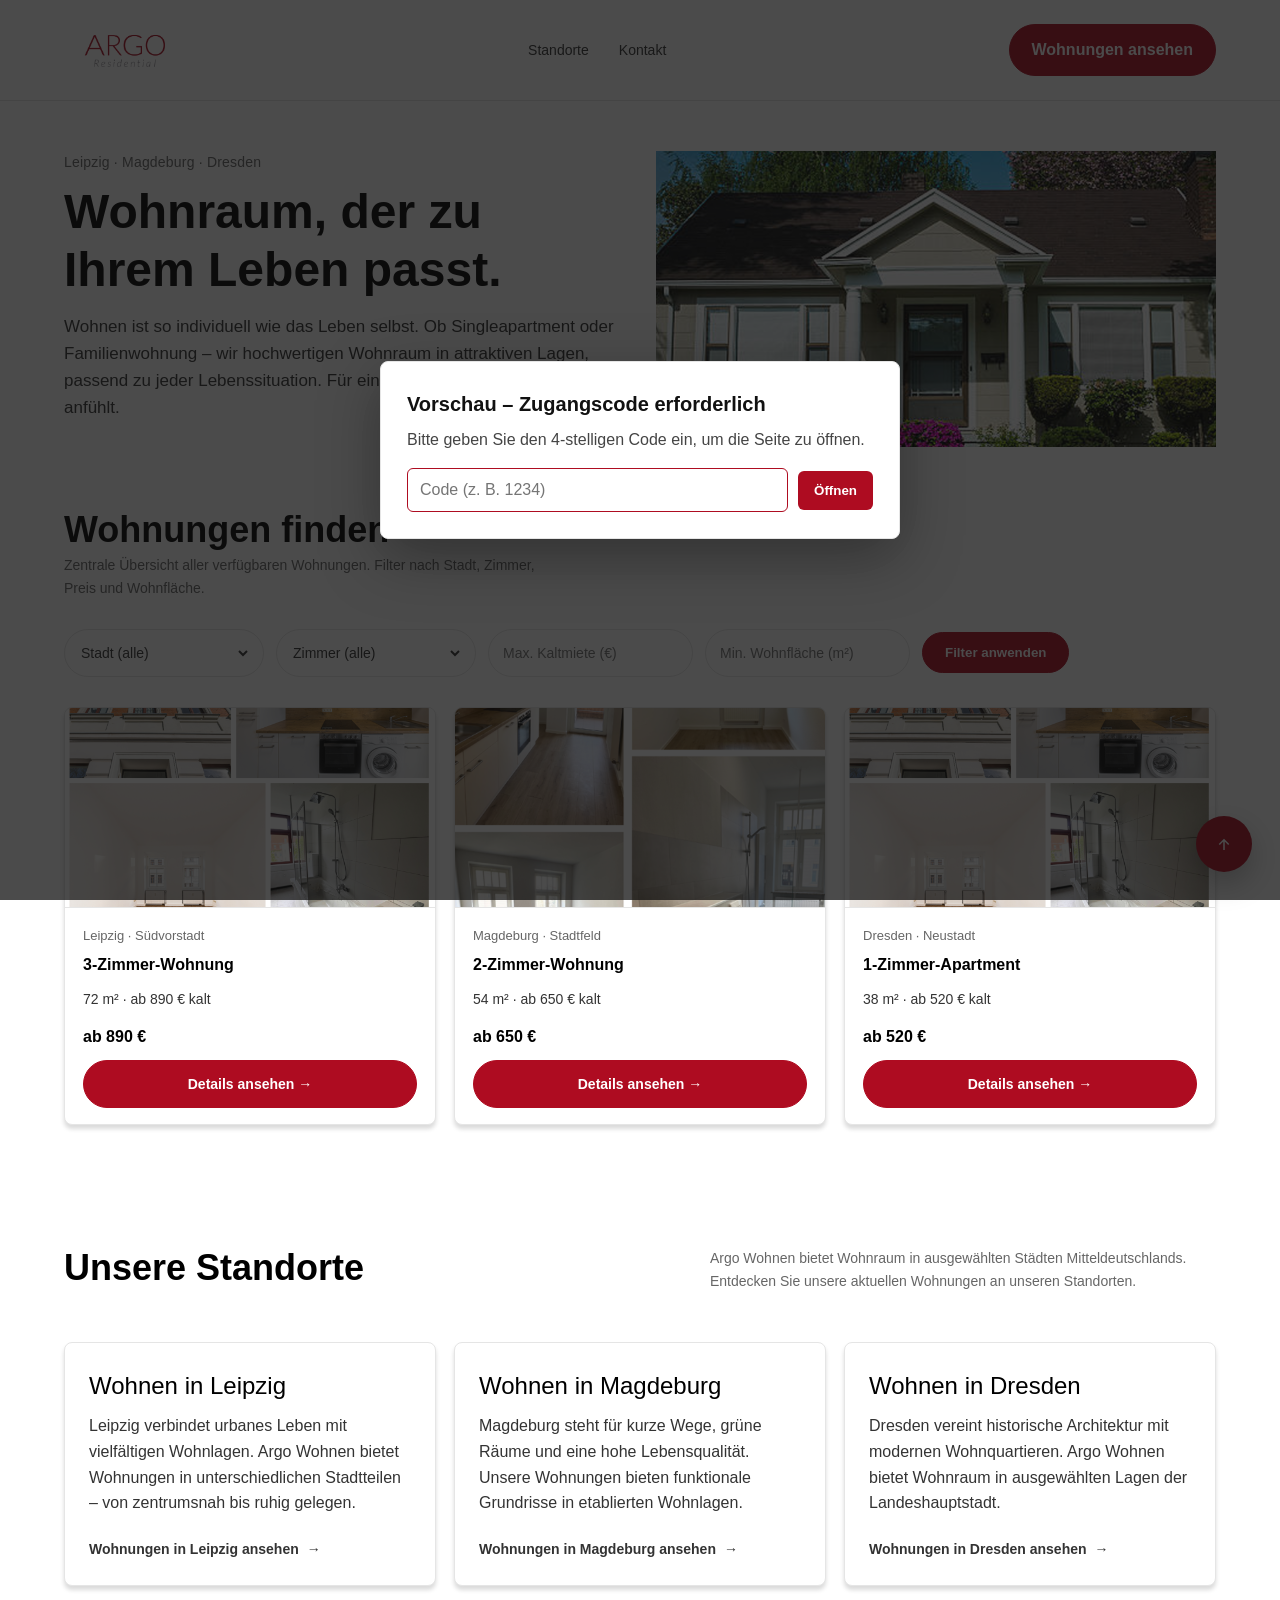
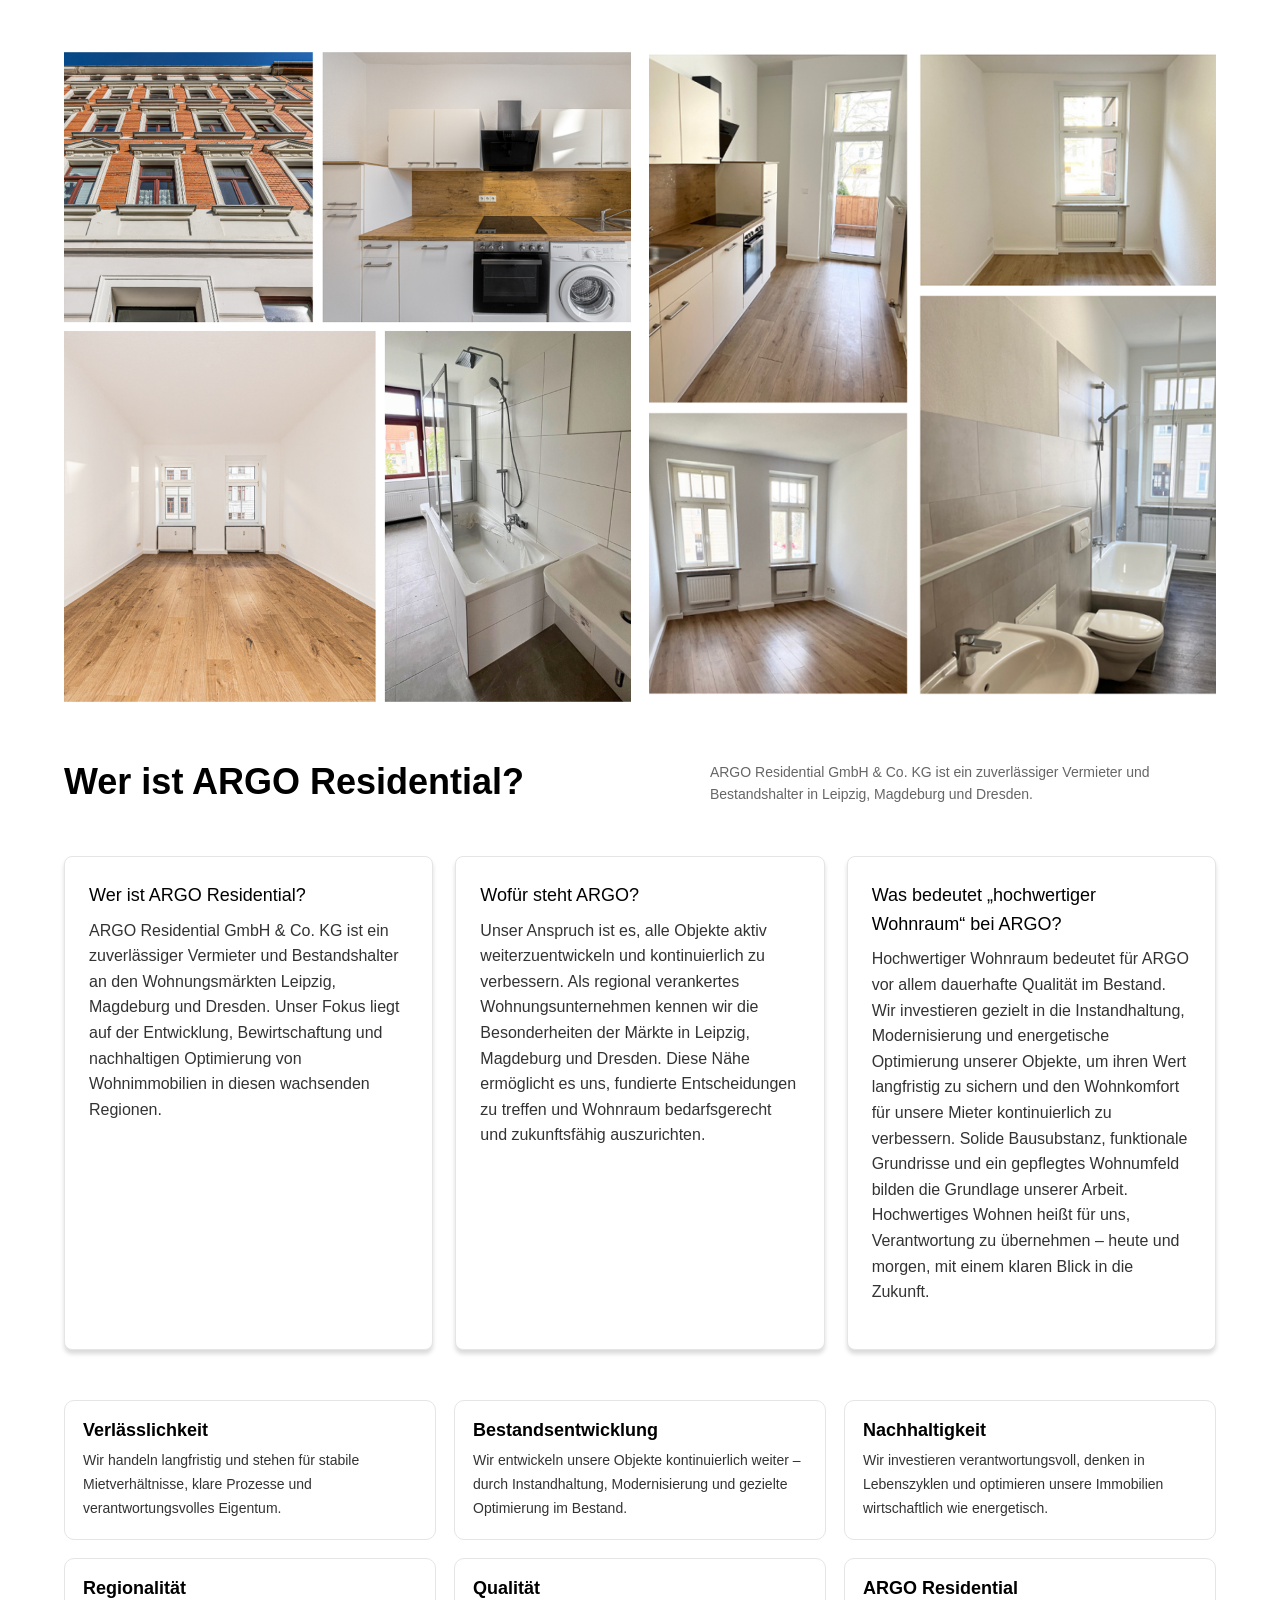
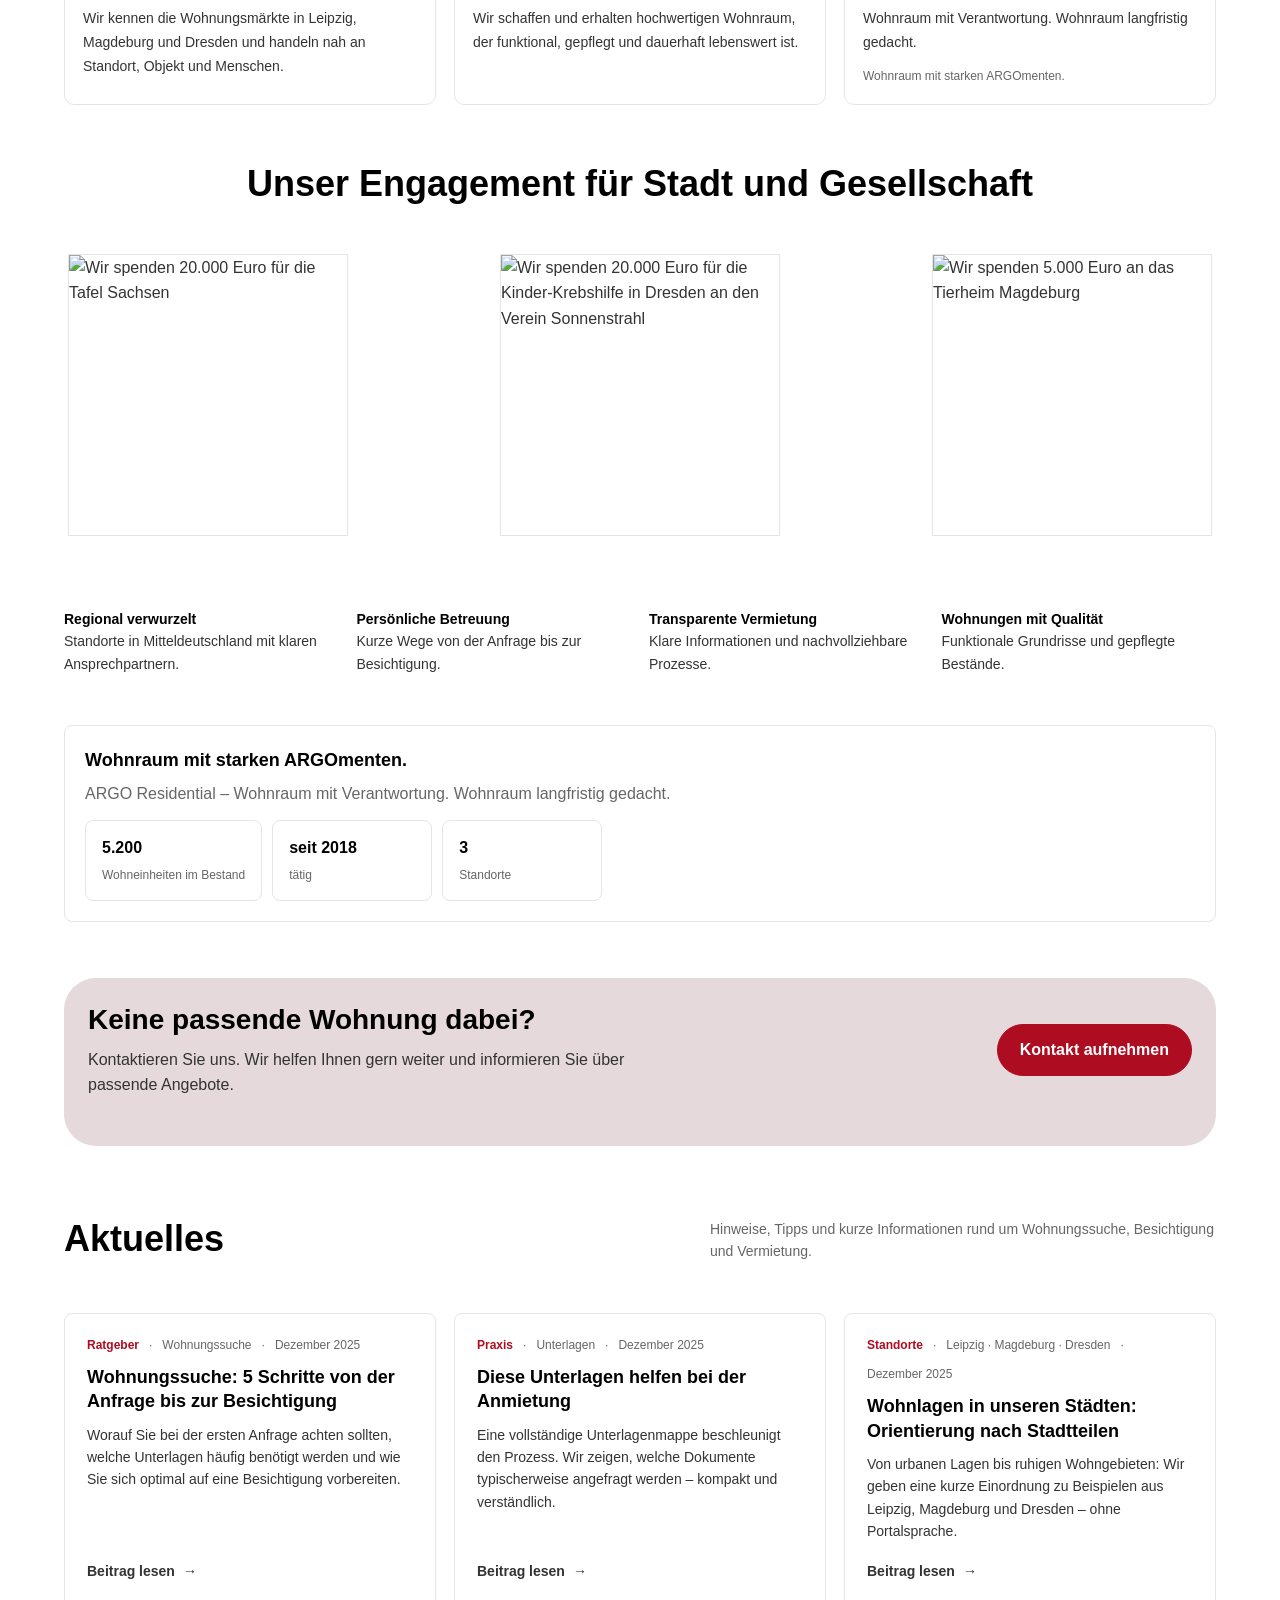
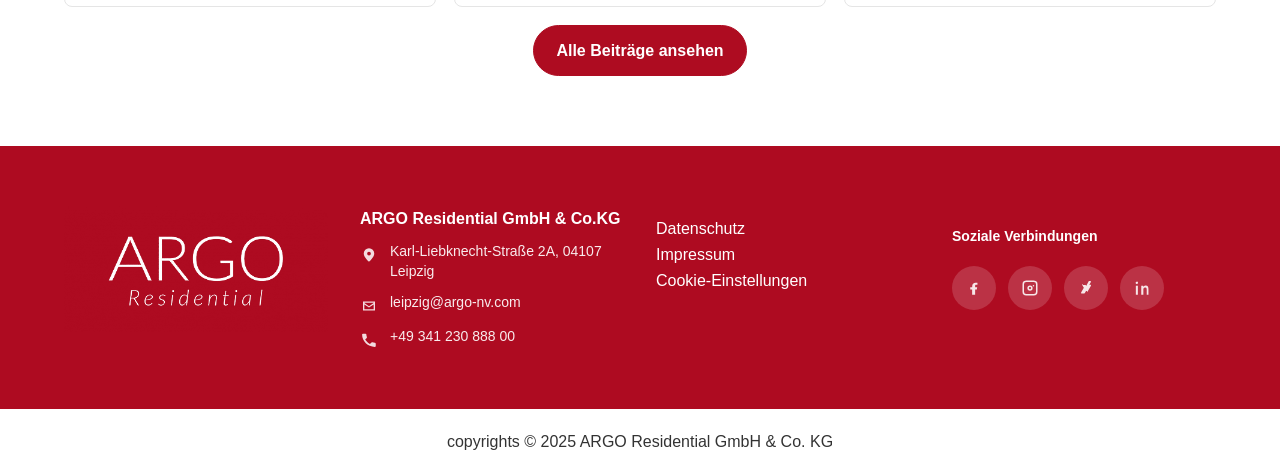
==== commit a44965e2: "Update index.html after adding the herosection" ====
--- a/index.html
+++ b/index.html
@@ -30,6 +30,18 @@
       </div>
     </div>
   </div>
+  <div class="wrap">
+    <div class="banner-section">
+      <div class="left-col col">
+        <p class="kicker">Leipzig · Magdeburg · Dresden</p>
+        <h1>Wohnraum, der zu Ihrem Leben passt.</h1>
+        <p class="lead">Wohnen ist so individuell wie das Leben selbst. Ob        Singleapartment oder Familienwohnung – wir  hochwertigen Wohnraum in attraktiven Lagen, passend zu jeder Lebenssituation. Für ein Zuhause, das sich richtig anfühlt.</p>
+      </div>
+      <div class="right-col col">
+        <img src="./images/banner.png" alt="Banner Image">
+      </div>
+    </div>
+</div>
  <section class="wrap filtersSection">
     <h2>Wohnungen finden</h2>
     <p class="sub">Zentrale Übersicht aller verfügbaren Wohnungen. Filter nach Stadt, Zimmer, Preis und Wohnfläche.</p>
@@ -559,4 +571,4 @@
   </script>
 </body>
 
-</html>+</html>
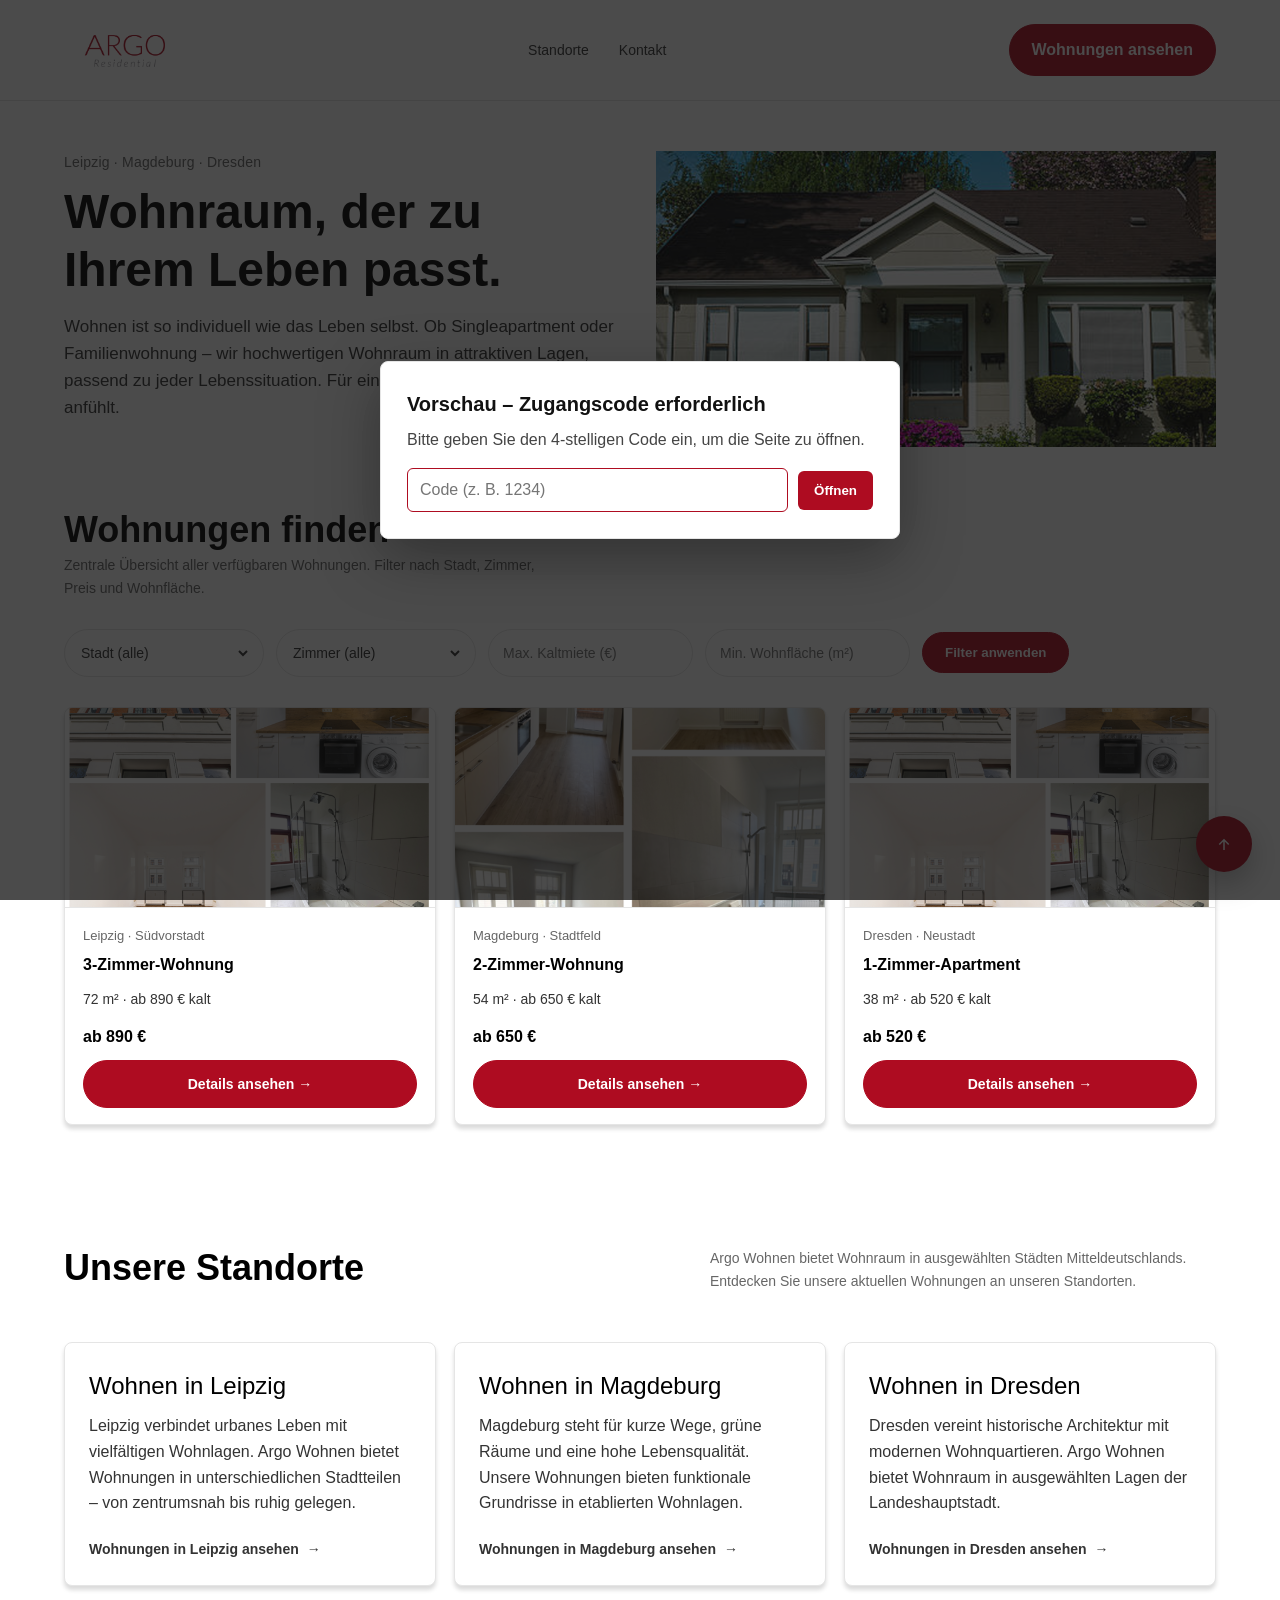
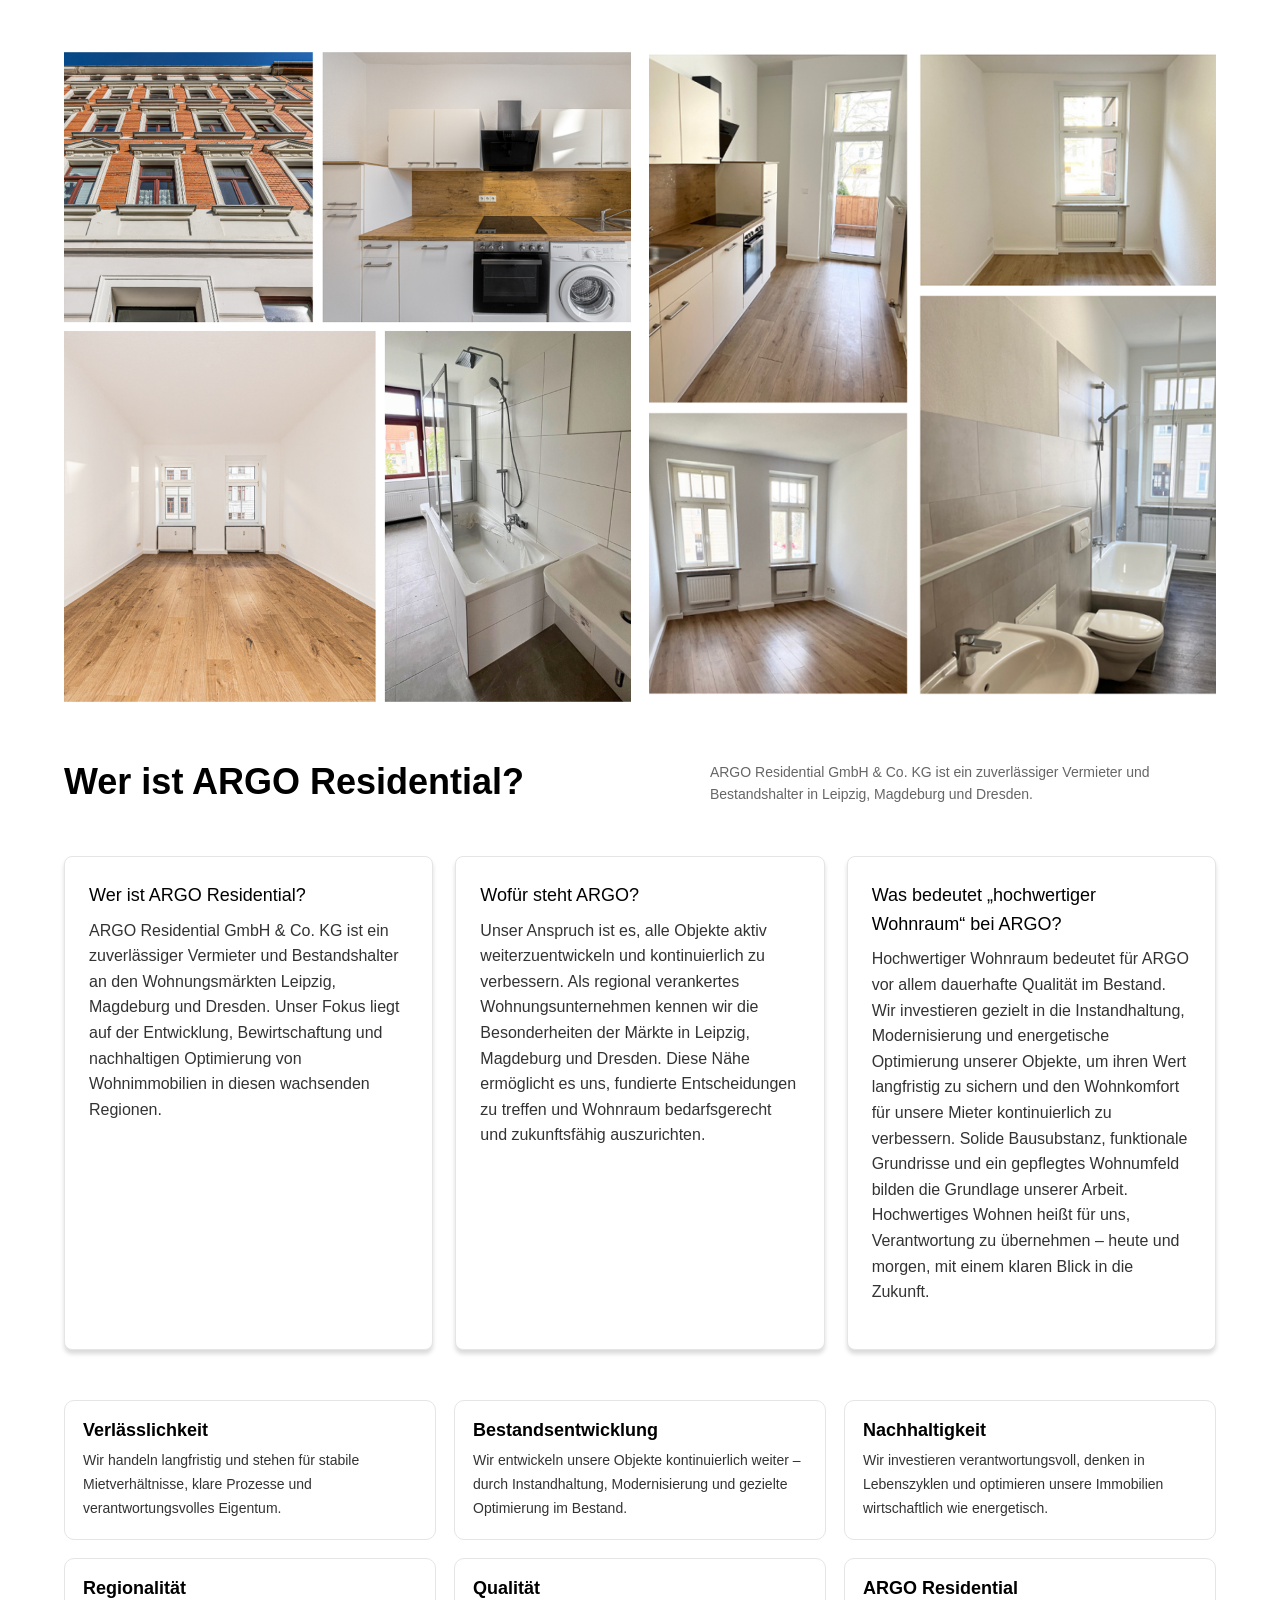
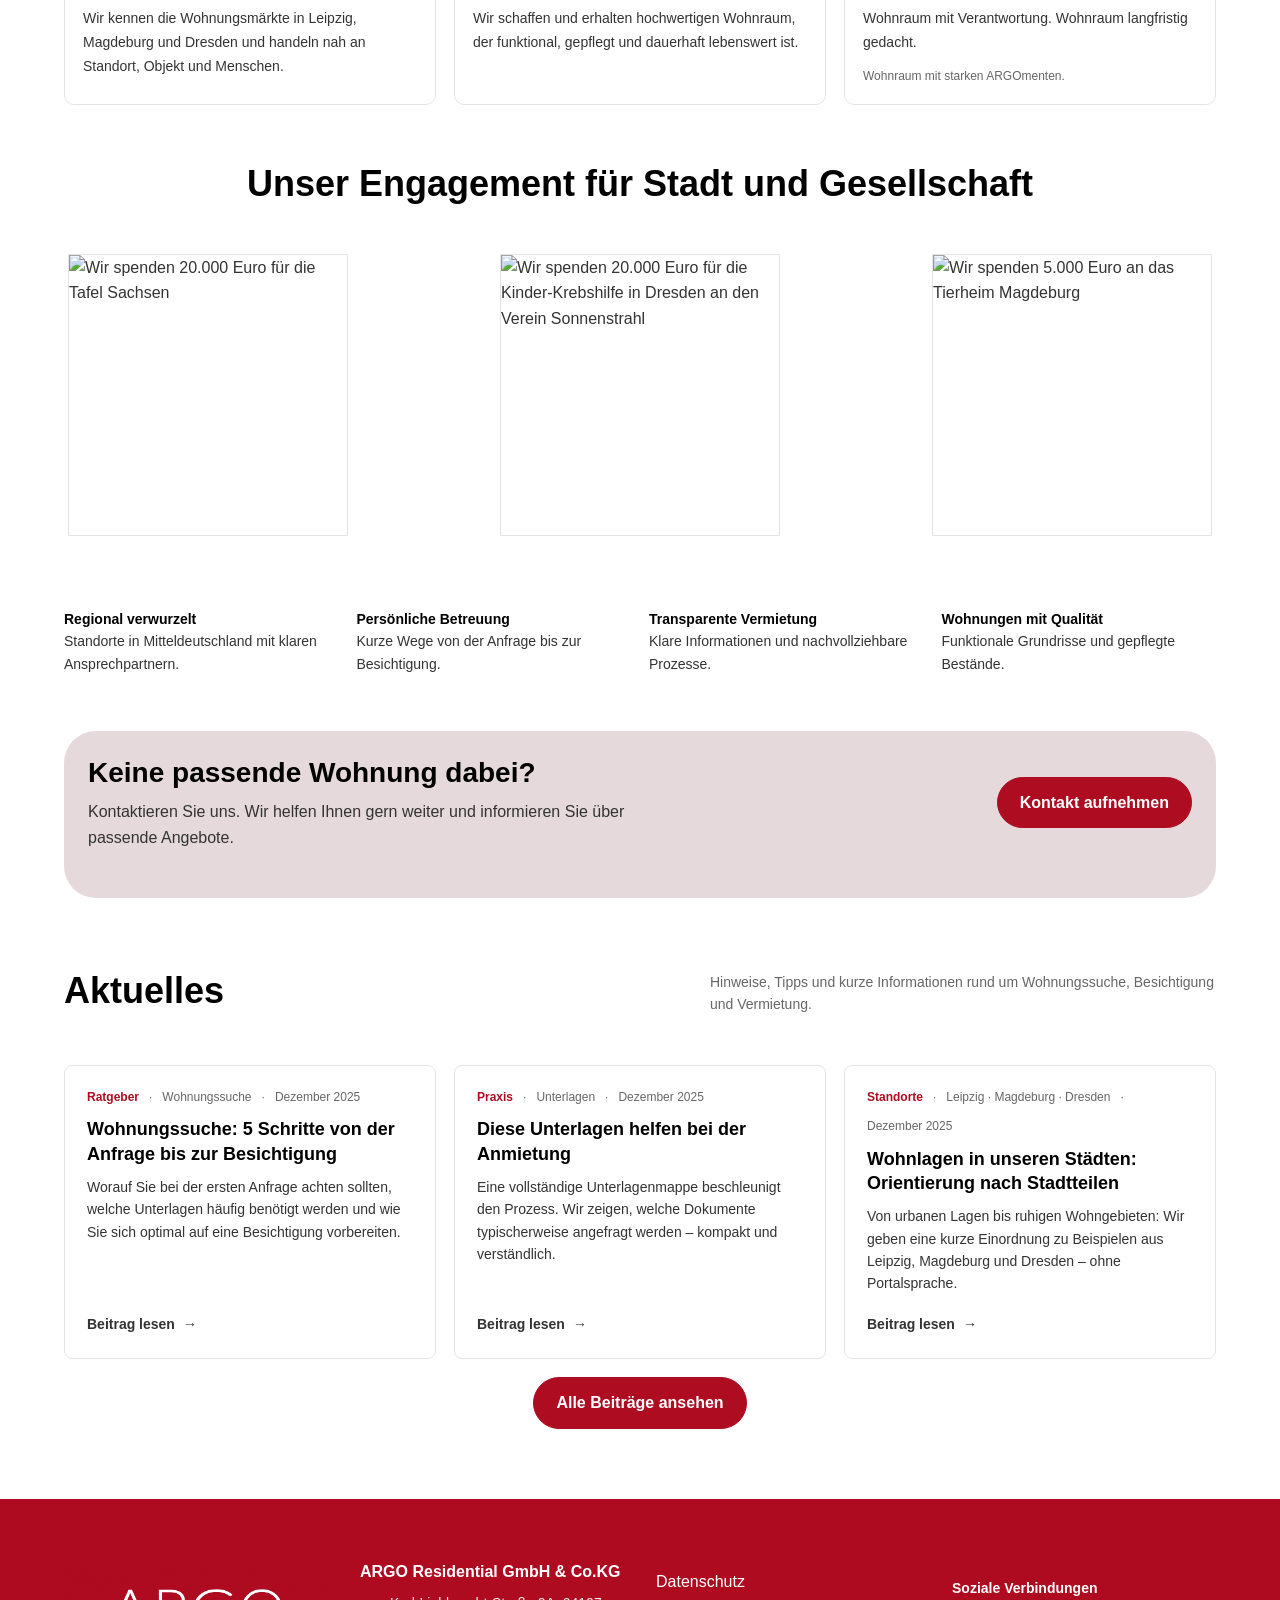
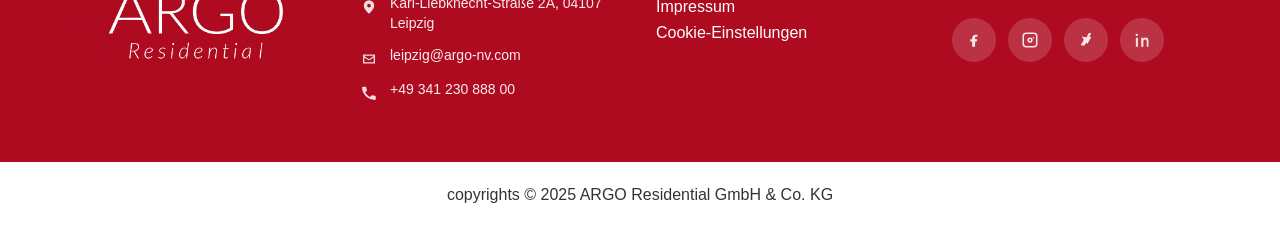
==== commit 07b60d8c: "Update index.html sf" ====
--- a/index.html
+++ b/index.html
@@ -307,31 +307,6 @@
       </div>
     </div>
   
-<div class="wrap">
-  <div class="wrap-section" style="margin-top:18px;border: 1px solid var(--line);padding: 20px;    border-radius: 8px;margin-top: 50px;">
-    <div style="display:flex;flex-wrap:wrap;    flex-direction: column;justify-content:space-between;gap:14px;">
-      <div>
-        <p style="margin:0;color:var(--black);font-weight:600;font-size:18px;">Wohnraum mit starken ARGOmenten.</p>
-        <p style="margin:6px 0 0;color:var(--mid);">ARGO Residential – Wohnraum mit Verantwortung. Wohnraum
-          langfristig gedacht.</p>
-      </div>
-      <div style="display:flex;gap:10px;flex-wrap:wrap;">
-        <span
-          style="border:1px solid var(--line);padding:14px 16px;background:#fff;border-radius:8px;min-width:160px;text-align:left;"><b
-            style="color:var(--black)">5.200</b><br><span style="color:var(--mid);font-size:12px;">Wohneinheiten im
-            Bestand</span></span>
-        <span
-          style="border:1px solid var(--line);padding:14px 16px;background:#fff;border-radius:8px;min-width:160px;text-align:left;"><b
-            style="color:var(--black)">seit 2018</b><br><span
-            style="color:var(--mid);font-size:12px;">tätig</span></span>
-        <span
-          style="border:1px solid var(--line);padding:14px 16px;background:#fff;border-radius:8px;min-width:160px;text-align:left;"><b
-            style="color:var(--black)">3</b><br><span
-            style="color:var(--mid);font-size:12px;">Standorte</span></span>
-      </div>
-    </div>
-  </div>
-</div>
 
 
 
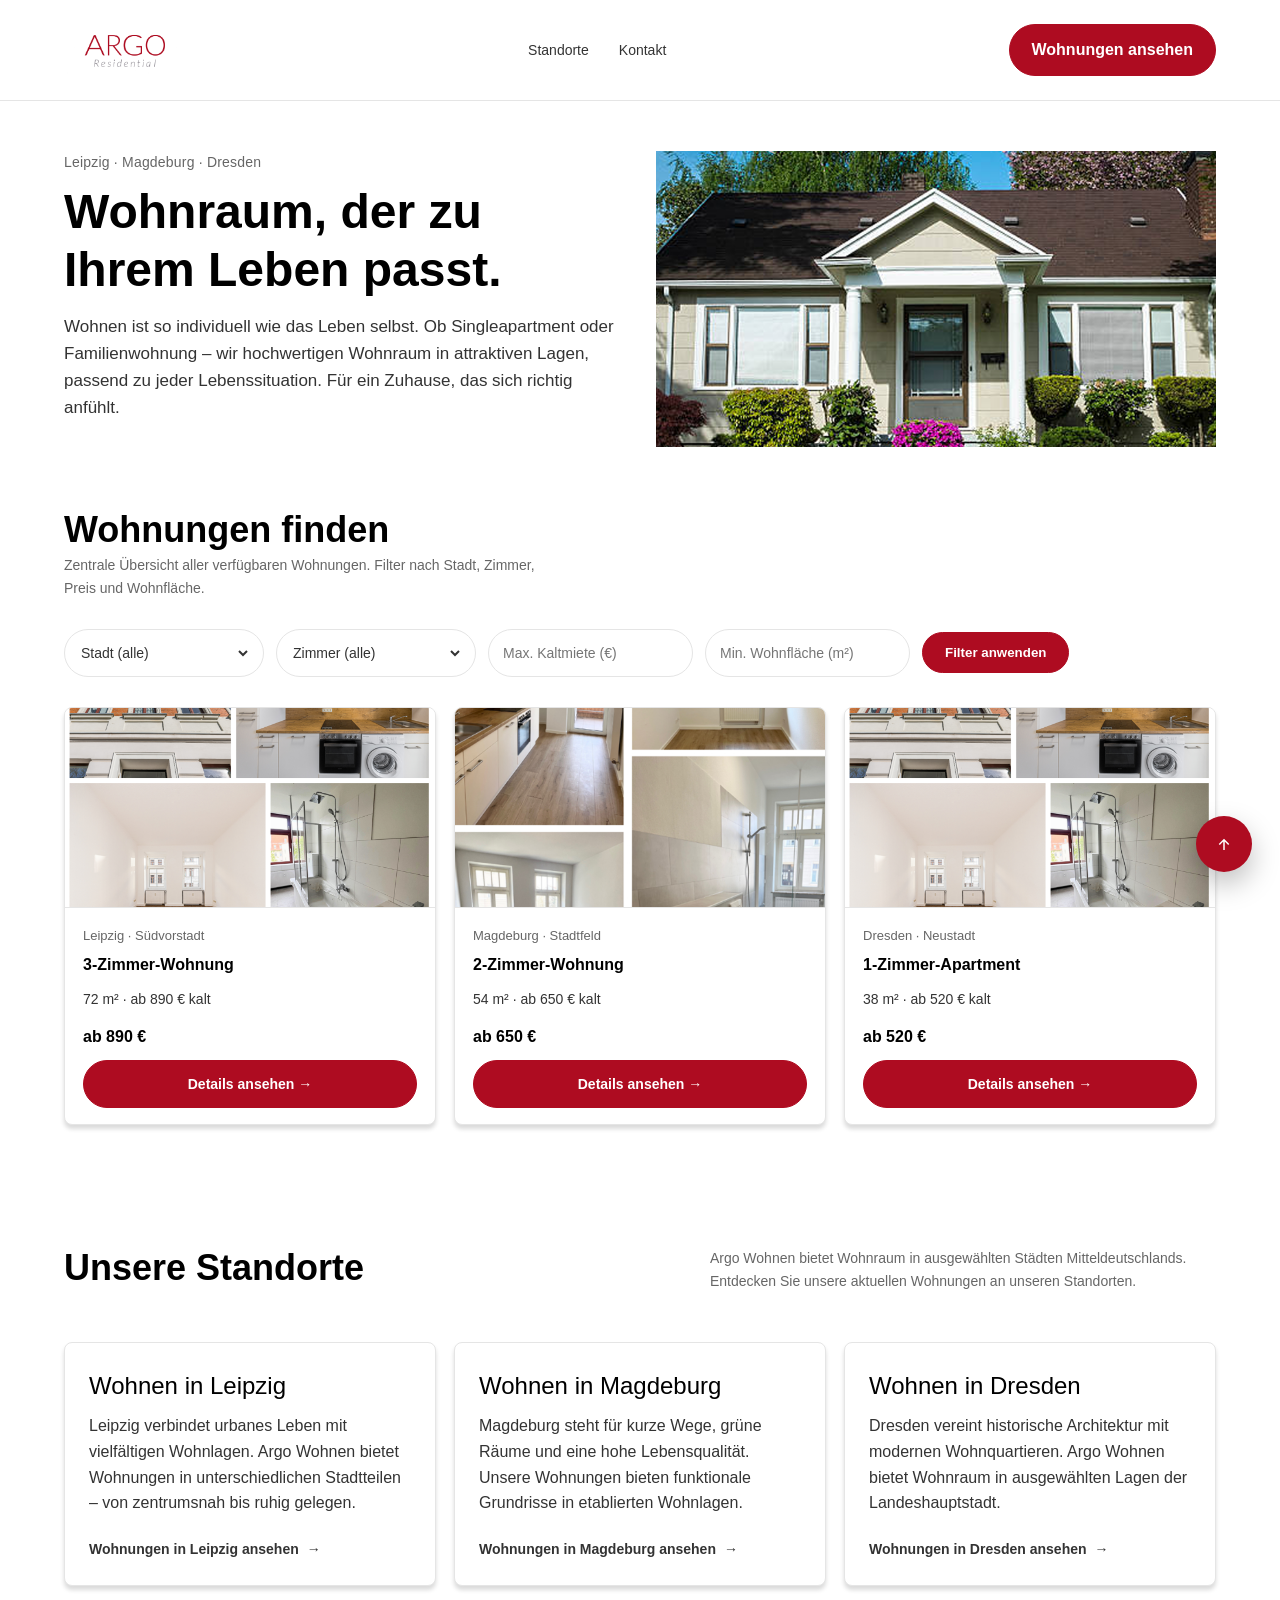
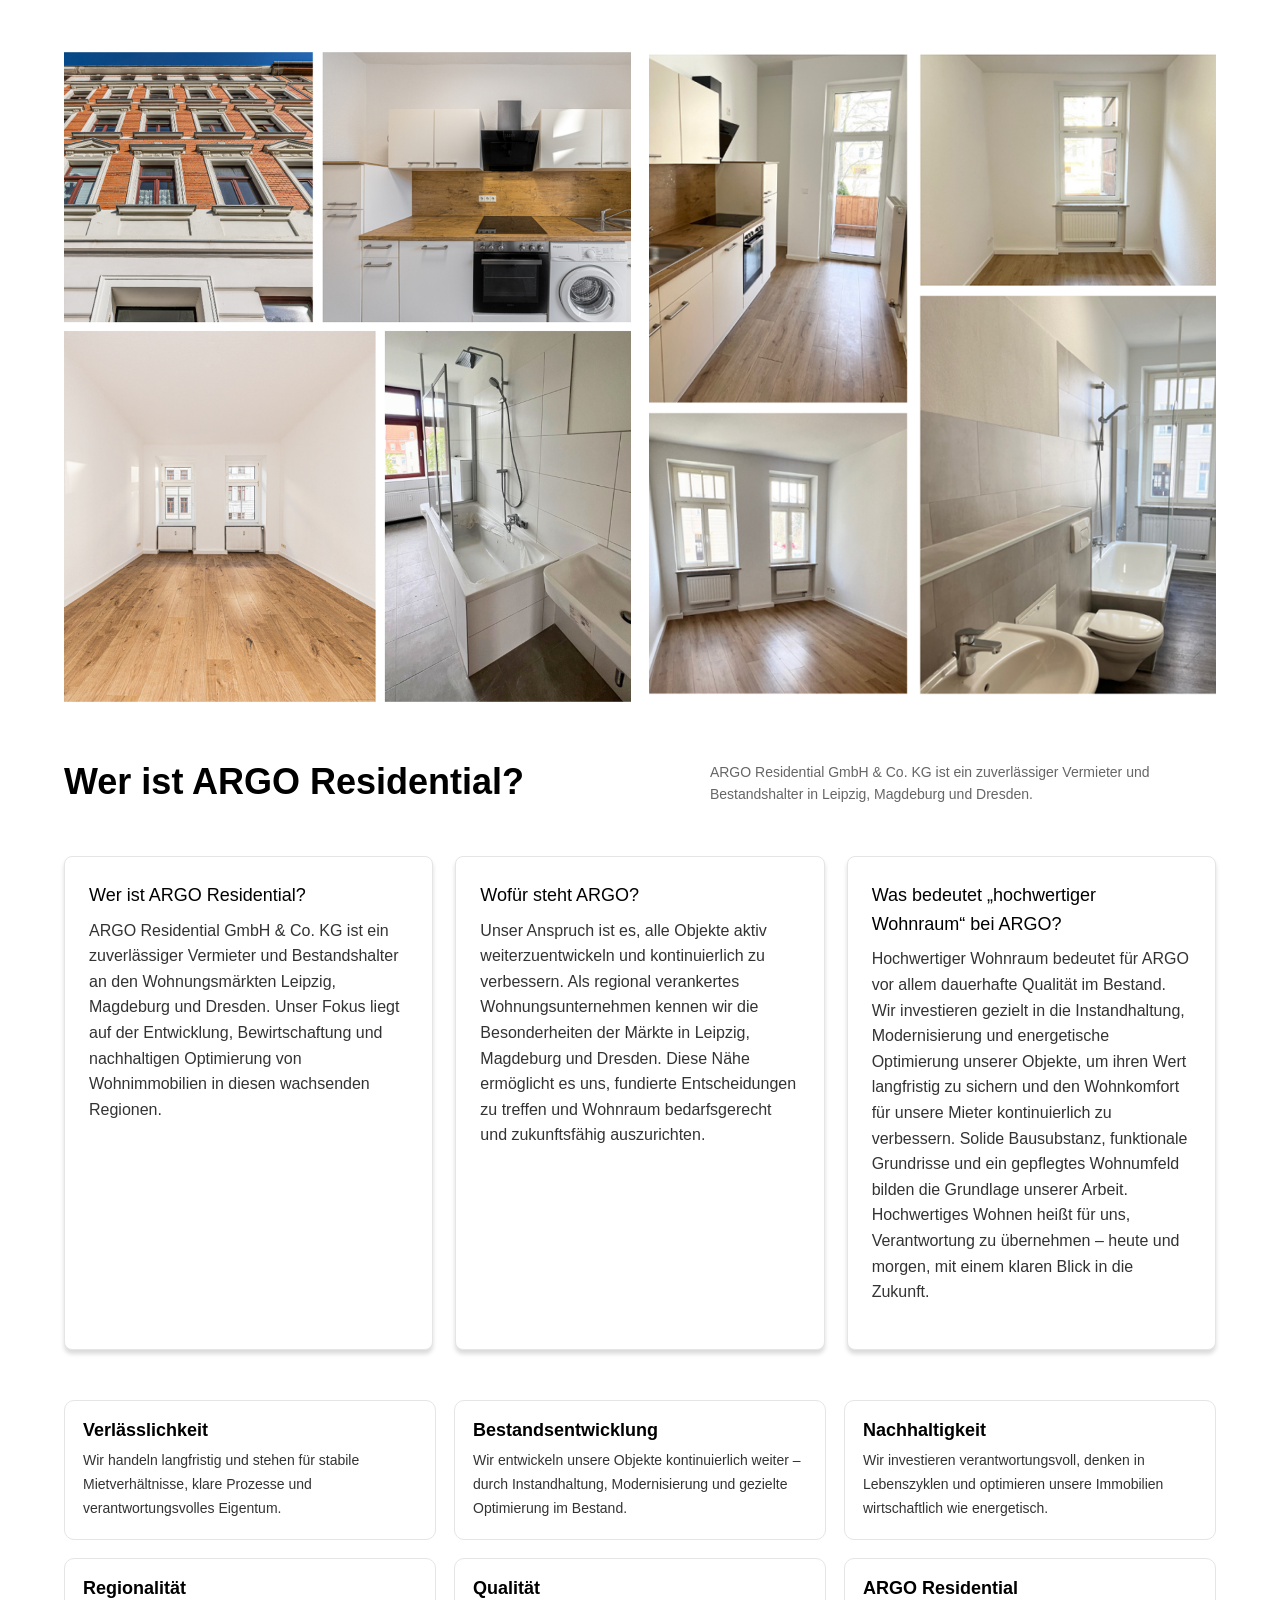
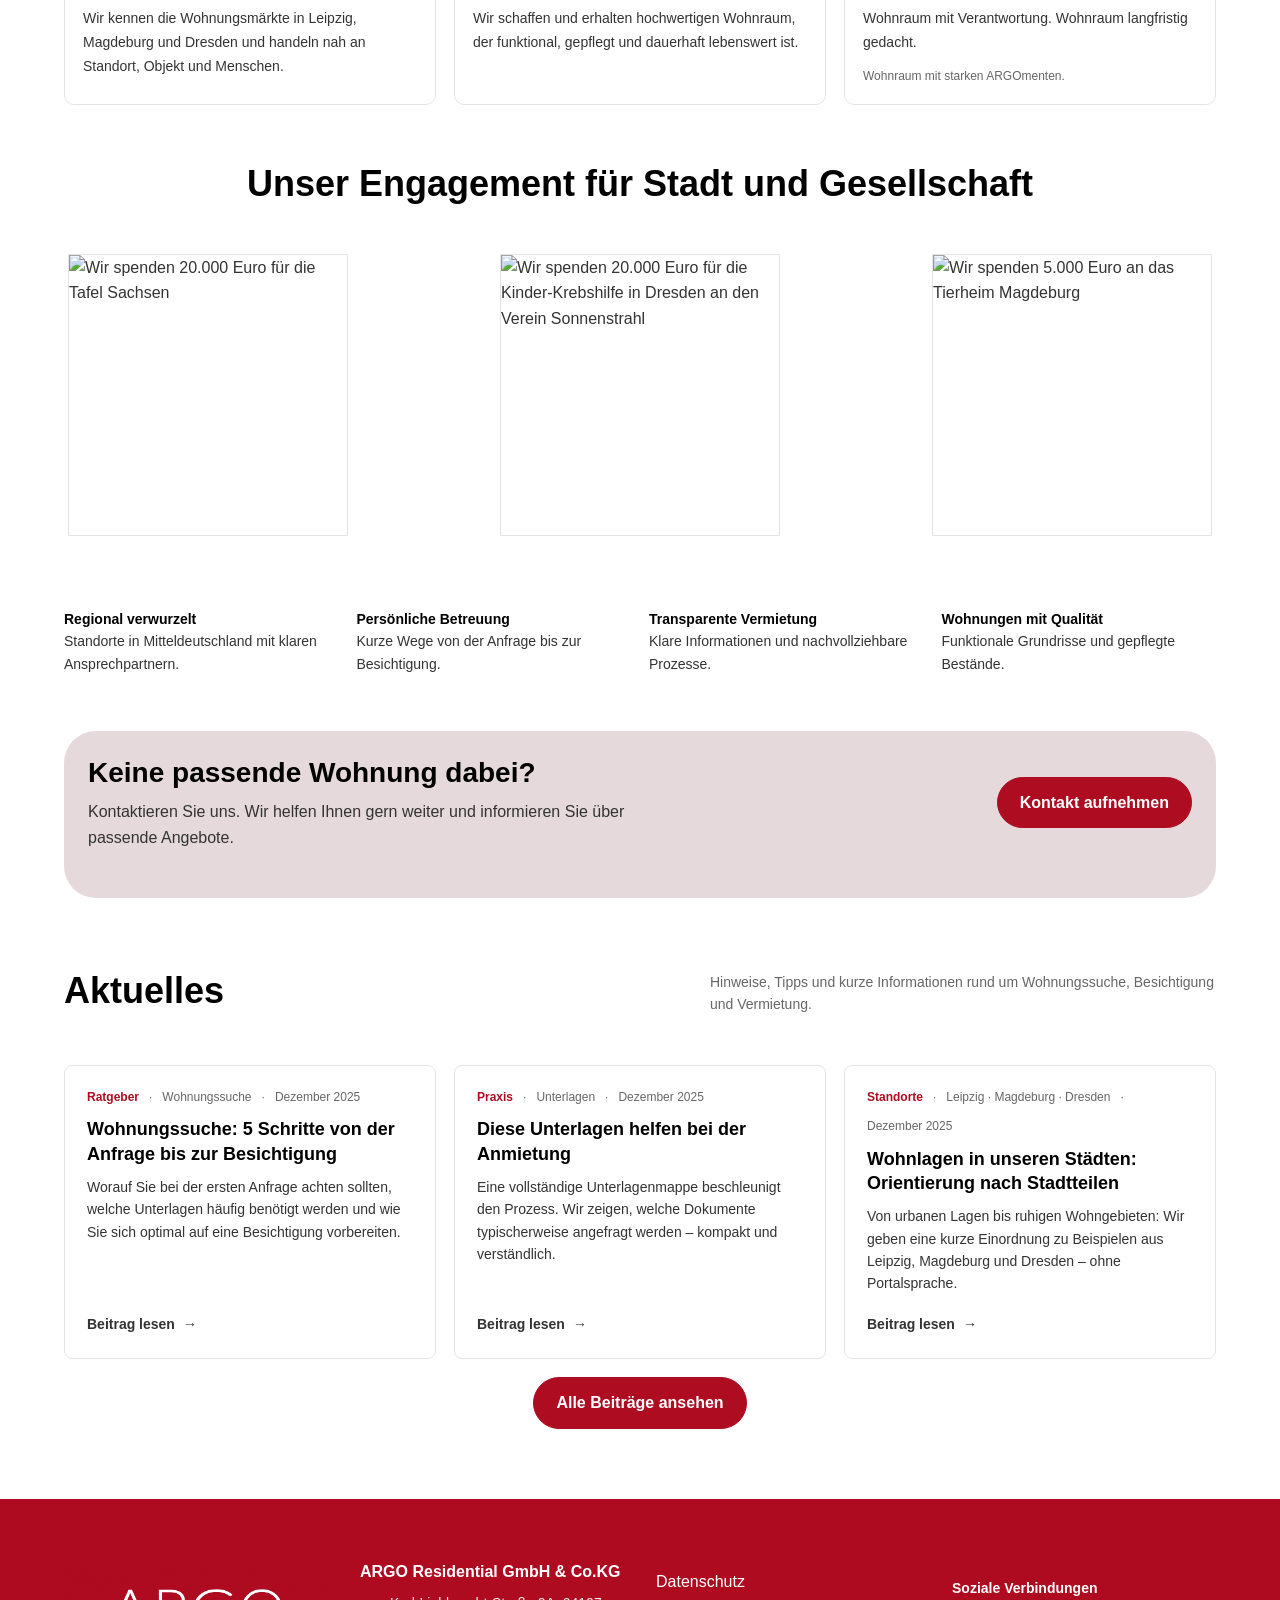
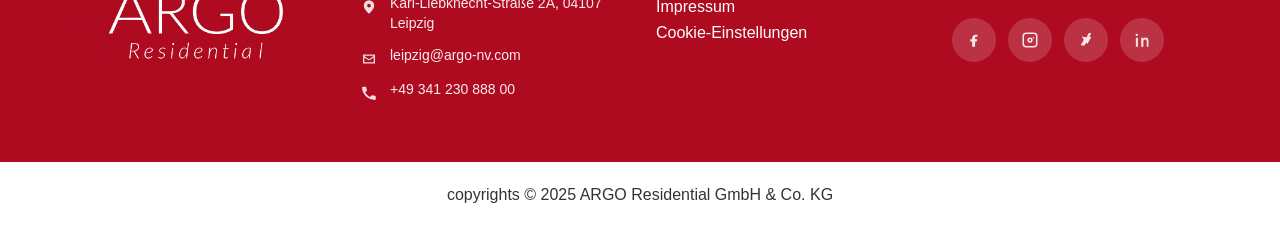
==== commit 5caeeb6d: "Update index.html after background-chnages" ====
--- a/index.html
+++ b/index.html
@@ -12,7 +12,7 @@
 </head>
 
 <body>
-  <script src="preview-gate.js"></script>
+  <!-- <script src="preview-gate.js"></script> -->
   <!-- TOPBAR -->
   <div class="topbar">
     <div class="wrap">
@@ -30,19 +30,23 @@
       </div>
     </div>
   </div>
-  <div class="wrap">
-    <div class="banner-section">
-      <div class="left-col col">
-        <p class="kicker">Leipzig · Magdeburg · Dresden</p>
-        <h1>Wohnraum, der zu Ihrem Leben passt.</h1>
-        <p class="lead">Wohnen ist so individuell wie das Leben selbst. Ob        Singleapartment oder Familienwohnung – wir  hochwertigen Wohnraum in attraktiven Lagen, passend zu jeder Lebenssituation. Für ein Zuhause, das sich richtig anfühlt.</p>
-      </div>
-      <div class="right-col col">
-        <img src="./images/banner.png" alt="Banner Image">
-      </div>
-    </div>
-</div>
- <section class="wrap filtersSection">
+  <div class="wrap-full">
+    <div class="wrap">
+      <div class="banner-section">
+        <div class="left-col col">
+          <p class="kicker">Leipzig · Magdeburg · Dresden</p>
+          <h1>Wohnraum, der zu Ihrem Leben passt.</h1>
+          <p class="lead">Wohnen ist so individuell wie das Leben selbst. Ob Singleapartment oder Familienwohnung – wir
+            hochwertigen Wohnraum in attraktiven Lagen, passend zu jeder Lebenssituation. Für ein Zuhause, das sich
+            richtig anfühlt.</p>
+        </div>
+        <div class="right-col col">
+          <img src="./images/banner.png" alt="Banner Image">
+        </div>
+      </div>
+    </div>
+  </div>
+  <section class="wrap filtersSection">
     <h2>Wohnungen finden</h2>
     <p class="sub">Zentrale Übersicht aller verfügbaren Wohnungen. Filter nach Stadt, Zimmer, Preis und Wohnfläche.</p>
     </div>
@@ -132,7 +136,7 @@
 
 
 
-<section id="standorte" class="section">
+  <section id="standorte" class="section">
     <div class="wrap">
       <div class="sectionHeader">
         <h2>Unsere Standorte</h2>
@@ -169,56 +173,60 @@
   </section>
 
 
-<div class="wrap">
-  <div class="gallery-items">
-    <div class="item">
-      <img src="./images/gallery-1.png" alt="gallery">
-    </div>
-    <div class="item">
-      <img src="./images/gallery-2.png" alt="gallery">
+  <div class="wrap">
+    <div class="gallery-items">
+      <div class="item">
+        <img src="./images/gallery-1.png" alt="gallery">
+      </div>
+      <div class="item">
+        <img src="./images/gallery-2.png" alt="gallery">
+      </div>
     </div>
   </div>
-</div>
-
- 
+
+
 
   <!-- ÜBER ARGO -->
-  <section class="section" aria-label="Über ARGO Residential"
-    style="padding-top:56px;padding-bottom:56px;background:#FFFFFF;">
+  <section class="section whatsection" aria-label="Über ARGO Residential"
+    style="padding-top:56px;padding-bottom:56px;">
     <div class="wrap">
 
       <div class="residential-section">
         <div class="sectionHeader">
           <h2>Wer ist ARGO Residential?</h2>
-          <p class="sub">ARGO Residential GmbH &amp; Co. KG ist ein zuverlässiger Vermieter und Bestandshalter in Leipzig,
+          <p class="sub">ARGO Residential GmbH &amp; Co. KG ist ein zuverlässiger Vermieter und Bestandshalter in
+            Leipzig,
             Magdeburg und Dresden.</p>
         </div>
-  
+
         <div class="aboutGrid" role="list">
           <article class="card" role="listitem">
             <h3 class="cityTitle" style="font-size:18px">Wer ist ARGO Residential?</h3>
             <p class="cityText">
-              ARGO Residential GmbH &amp; Co. KG ist ein zuverlässiger Vermieter und Bestandshalter an den Wohnungsmärkten
+              ARGO Residential GmbH &amp; Co. KG ist ein zuverlässiger Vermieter und Bestandshalter an den
+              Wohnungsmärkten
               Leipzig, Magdeburg und Dresden.
               Unser Fokus liegt auf der Entwicklung, Bewirtschaftung und nachhaltigen Optimierung von Wohnimmobilien in
               diesen wachsenden Regionen.
             </p>
           </article>
-  
+
           <article class="card" role="listitem">
             <h3 class="cityTitle" style="font-size:18px">Wofür steht ARGO?</h3>
             <p class="cityText">
-              Unser Anspruch ist es, alle Objekte aktiv weiterzuentwickeln und kontinuierlich zu verbessern. Als regional
+              Unser Anspruch ist es, alle Objekte aktiv weiterzuentwickeln und kontinuierlich zu verbessern. Als
+              regional
               verankertes Wohnungsunternehmen kennen wir die Besonderheiten
               der Märkte in Leipzig, Magdeburg und Dresden. Diese Nähe ermöglicht es uns, fundierte Entscheidungen zu
               treffen und Wohnraum bedarfsgerecht und zukunftsfähig auszurichten.
             </p>
           </article>
-  
+
           <article class="card" role="listitem">
             <h3 class="cityTitle" style="font-size:18px">Was bedeutet „hochwertiger Wohnraum“ bei ARGO?</h3>
             <p class="cityText">
-              Hochwertiger Wohnraum bedeutet für ARGO vor allem dauerhafte Qualität im Bestand. Wir investieren gezielt in
+              Hochwertiger Wohnraum bedeutet für ARGO vor allem dauerhafte Qualität im Bestand. Wir investieren gezielt
+              in
               die Instandhaltung, Modernisierung und energetische Optimierung
               unserer Objekte, um ihren Wert langfristig zu sichern und den Wohnkomfort für unsere Mieter kontinuierlich
               zu verbessern. Solide Bausubstanz, funktionale Grundrisse und ein gepflegtes
@@ -229,7 +237,7 @@
         </div>
       </div>
 
-      
+
 
       <div class="sectionHeader" style="margin-bottom: 0;">
         <div class="argGrid" role="list">
@@ -267,7 +275,7 @@
       </div>
   </section>
 
-    <!-- ENGAGEMENT / SPENDEN -->
+  <!-- ENGAGEMENT / SPENDEN -->
   <section class="engagement" aria-label="Unser Engagement">
     <div class="wrap">
       <h2>Unser Engagement für Stadt und Gesellschaft</h2>
@@ -288,25 +296,27 @@
         </figure>
       </div>
 
-      <p class="socialNote" style="display: none;">Lesen Sie mehr dazu auf <a href="https://www.facebook.com/argoleipzig/" target="_blank"
-          rel="noopener">Facebook</a> oder <a href="https://www.instagram.com/argo_residential_wohnen/" target="_blank"
-          rel="noopener">Instagram</a>. <span style="white-space:nowrap">Weitere Kanäle:</span> <a
+      <p class="socialNote" style="display: none;">Lesen Sie mehr dazu auf <a
+          href="https://www.facebook.com/argoleipzig/" target="_blank" rel="noopener">Facebook</a> oder <a
+          href="https://www.instagram.com/argo_residential_wohnen/" target="_blank" rel="noopener">Instagram</a>. <span
+          style="white-space:nowrap">Weitere Kanäle:</span> <a
           href="https://www.xing.com/pages/argo-residential-gmbh-co-kg-541" target="_blank" rel="noopener">Xing</a> und
-        <a href="https://de.linkedin.com/company/argo-residential" target="_blank" rel="noopener">LinkedIn</a>.</p>
+        <a href="https://de.linkedin.com/company/argo-residential" target="_blank" rel="noopener">LinkedIn</a>.
+      </p>
     </div>
   </section>
 
-   <!-- WHY -->
-    <div class="wrap">
-      <div class="benefits" aria-label="Warum Argo Wohnen">
-        <div class="benefit"><b>Regional verwurzelt</b><br />Standorte in Mitteldeutschland mit klaren Ansprechpartnern.
-        </div>
-        <div class="benefit"><b>Persönliche Betreuung</b><br />Kurze Wege von der Anfrage bis zur Besichtigung.</div>
-        <div class="benefit"><b>Transparente Vermietung</b><br />Klare Informationen und nachvollziehbare Prozesse.</div>
-        <div class="benefit"><b>Wohnungen mit Qualität</b><br />Funktionale Grundrisse und gepflegte Bestände.</div>
-      </div>
-    </div>
-  
+  <!-- WHY -->
+  <div class="wrap">
+    <div class="benefits" aria-label="Warum Argo Wohnen">
+      <div class="benefit"><b>Regional verwurzelt</b><br />Standorte in Mitteldeutschland mit klaren Ansprechpartnern.
+      </div>
+      <div class="benefit"><b>Persönliche Betreuung</b><br />Kurze Wege von der Anfrage bis zur Besichtigung.</div>
+      <div class="benefit"><b>Transparente Vermietung</b><br />Klare Informationen und nachvollziehbare Prozesse.</div>
+      <div class="benefit"><b>Wohnungen mit Qualität</b><br />Funktionale Grundrisse und gepflegte Bestände.</div>
+    </div>
+  </div>
+
 
 
 
@@ -314,19 +324,19 @@
 
 
   <!-- CTA BAND -->
-   <div class="wrap">
-     <section id="kontakt" class="ctaBand">
-       <div class="wrap">
-         <div class="ctaInner">
-           <div>
-             <h3>Keine passende Wohnung dabei?</h3>
-             <p>Kontaktieren Sie uns. Wir helfen Ihnen gern weiter und informieren Sie über passende Angebote.</p>
-           </div>
-           <a class="btn primary" href="mailto:leipzig@argo-nv.com">Kontakt aufnehmen</a>
-         </div>
-       </div>
-     </section>
-   </div>
+  <div class="wrap">
+    <section id="kontakt" class="ctaBand">
+      <div class="wrap">
+        <div class="ctaInner">
+          <div>
+            <h3>Keine passende Wohnung dabei?</h3>
+            <p>Kontaktieren Sie uns. Wir helfen Ihnen gern weiter und informieren Sie über passende Angebote.</p>
+          </div>
+          <a class="btn primary" href="mailto:leipzig@argo-nv.com">Kontakt aufnehmen</a>
+        </div>
+      </div>
+    </section>
+  </div>
 
 
 
@@ -432,14 +442,14 @@
             </li>
           </ul>
 
-          
-
-        </div>
-        
+
+
+        </div>
+
         <div class="footerLinks">
-        <a href="/datenschutz/">Datenschutz</a>
-        <a href="/impressum/">Impressum</a>
-        <a href="#">Cookie-Einstellungen</a>
+          <a href="/datenschutz/">Datenschutz</a>
+          <a href="/impressum/">Impressum</a>
+          <a href="#">Cookie-Einstellungen</a>
         </div>
 
         <div class="social-media-box">
@@ -471,9 +481,9 @@
               </svg></a>
           </div>
         </div>
-        
-      </div>
-      
+
+      </div>
+
     </div>
   </footer>
   <div class="footerBottom">copyrights © 2025 ARGO Residential GmbH &amp; Co. KG</div>
--- a/style.css
+++ b/style.css
@@ -1357,4 +1357,4 @@
             }
         }
     }
-}+}
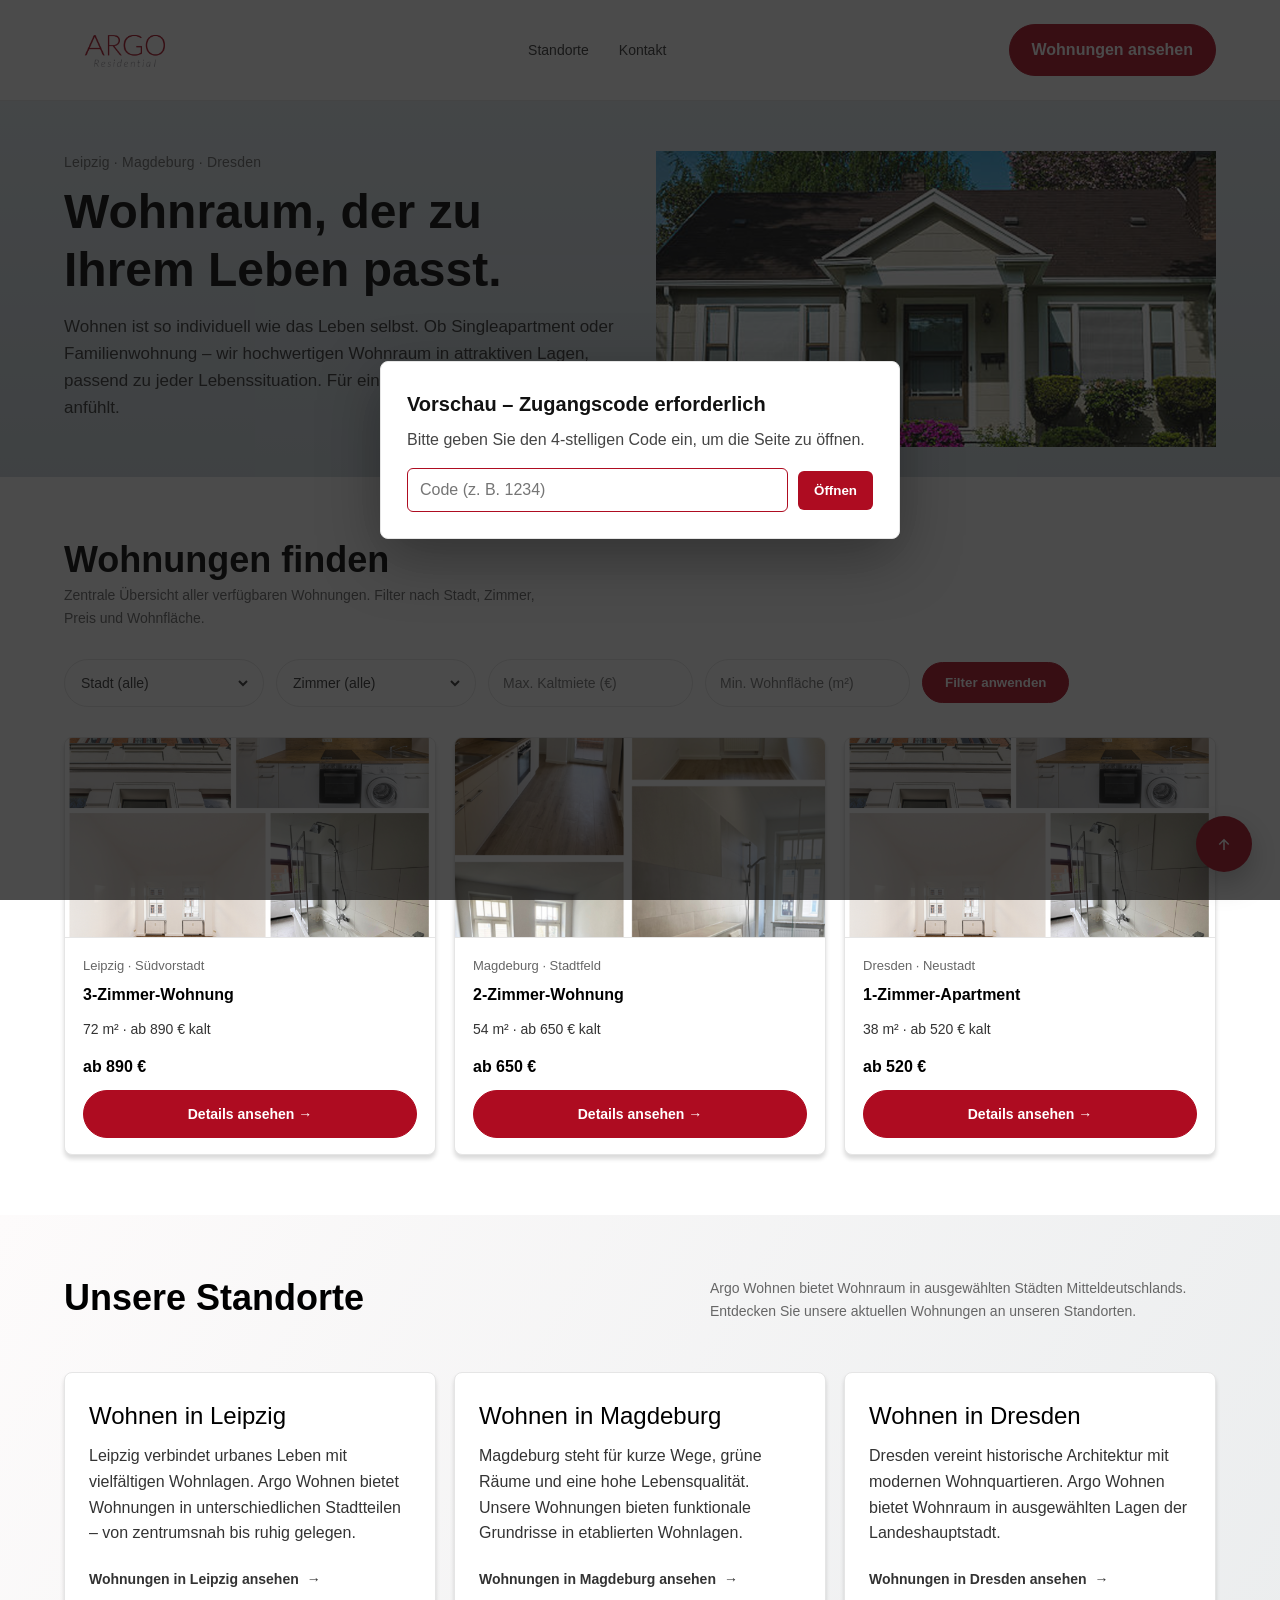
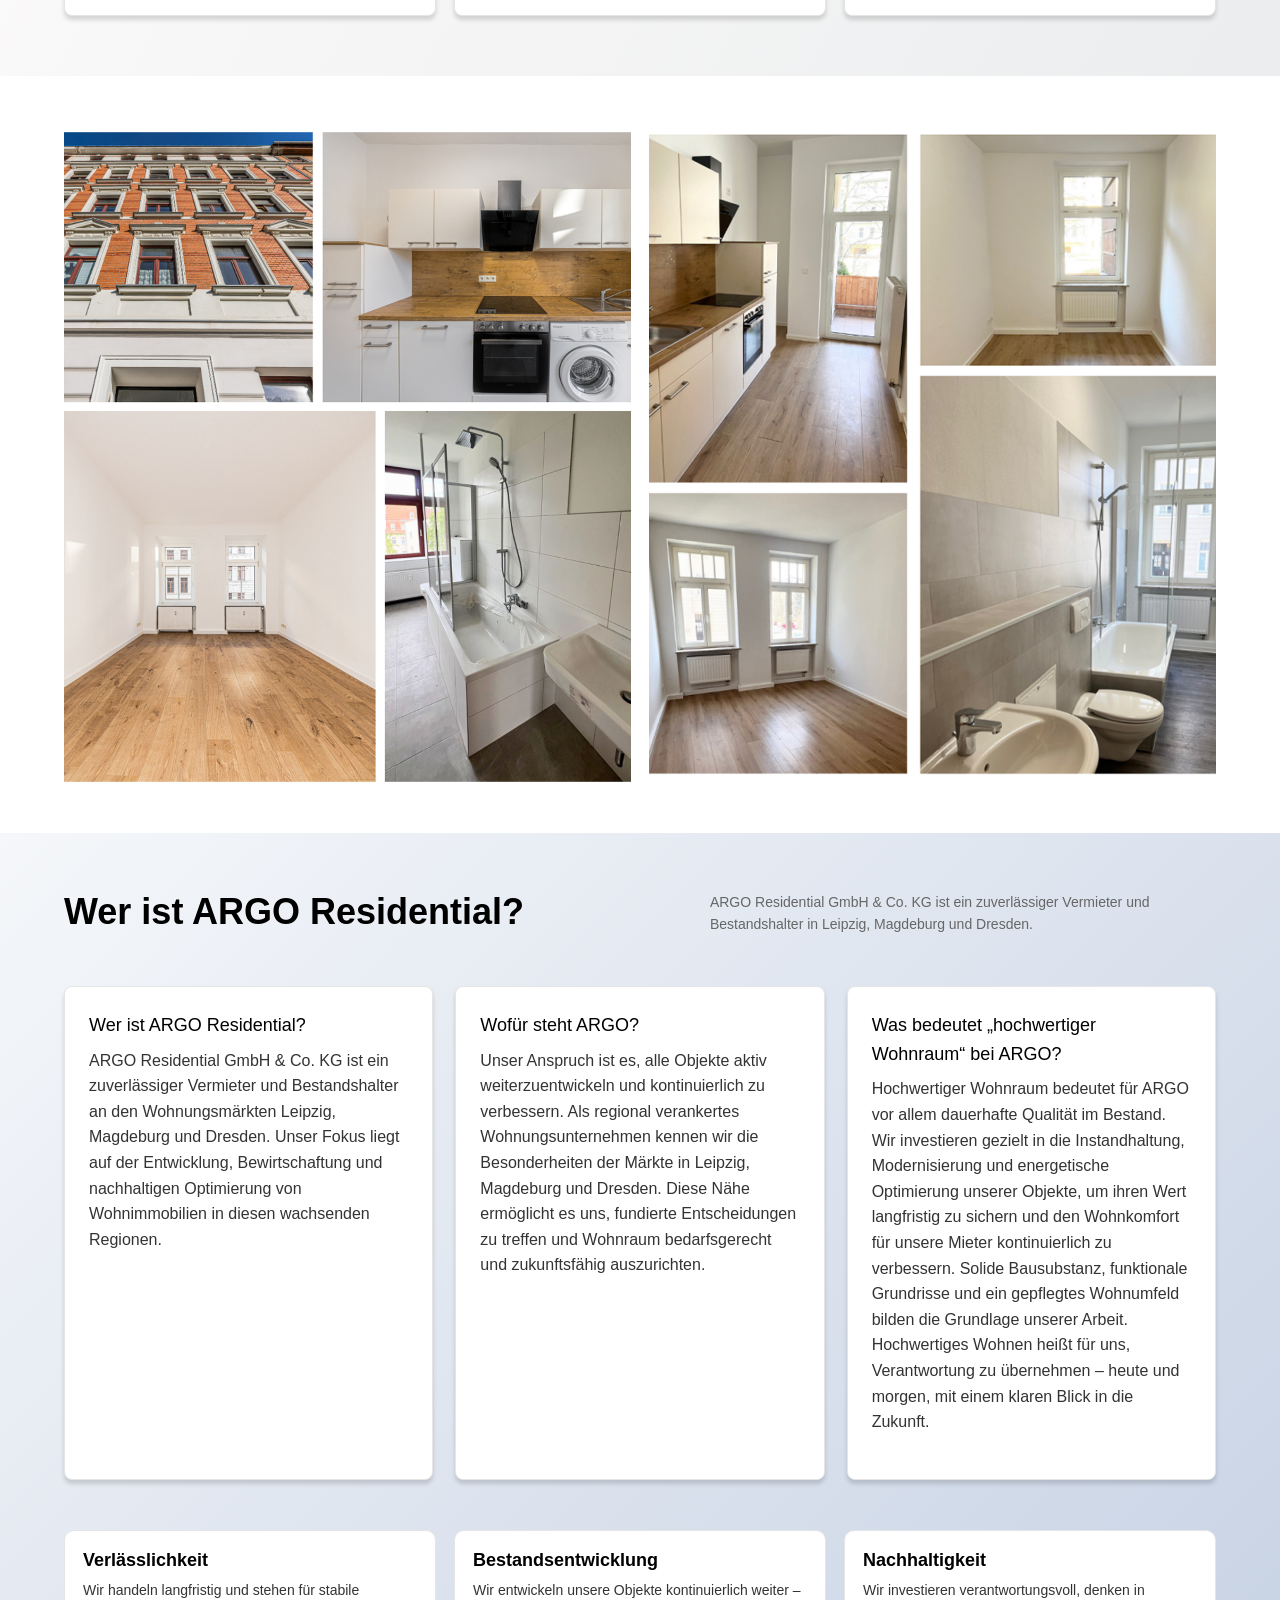
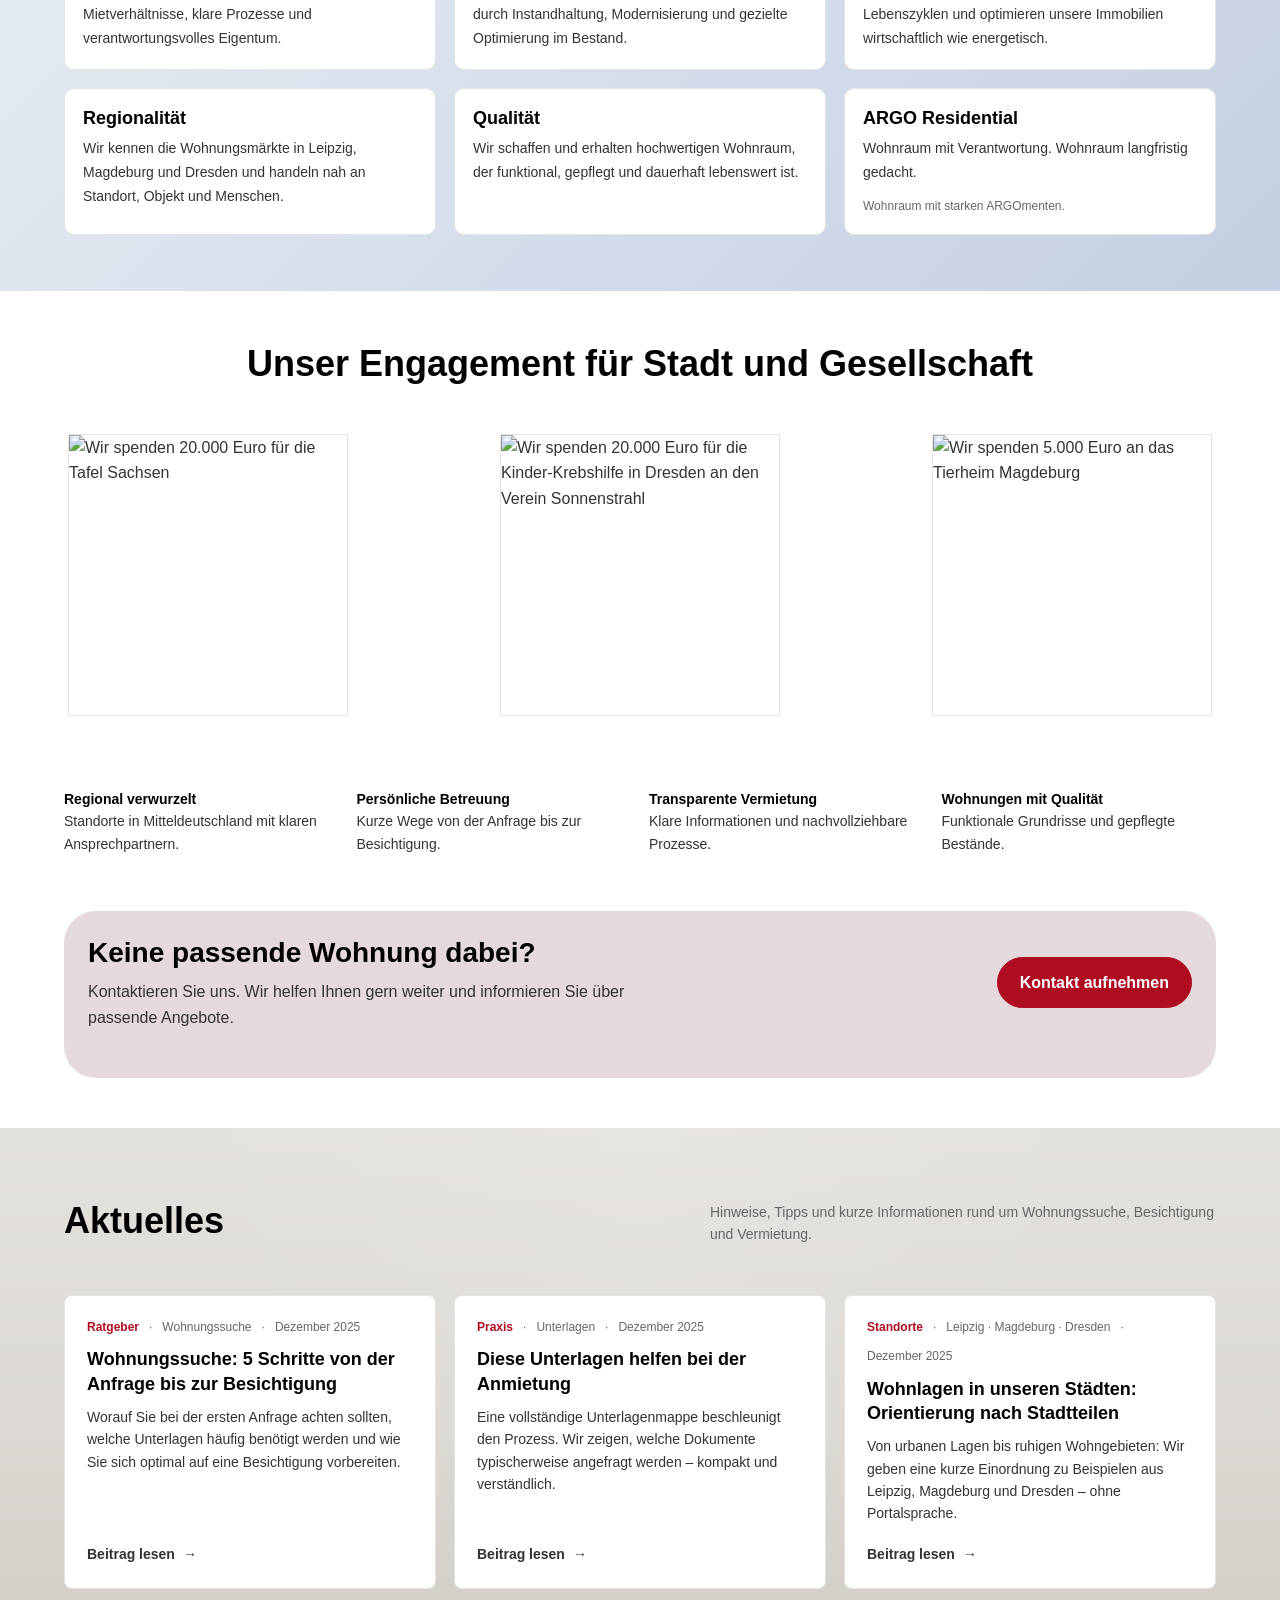
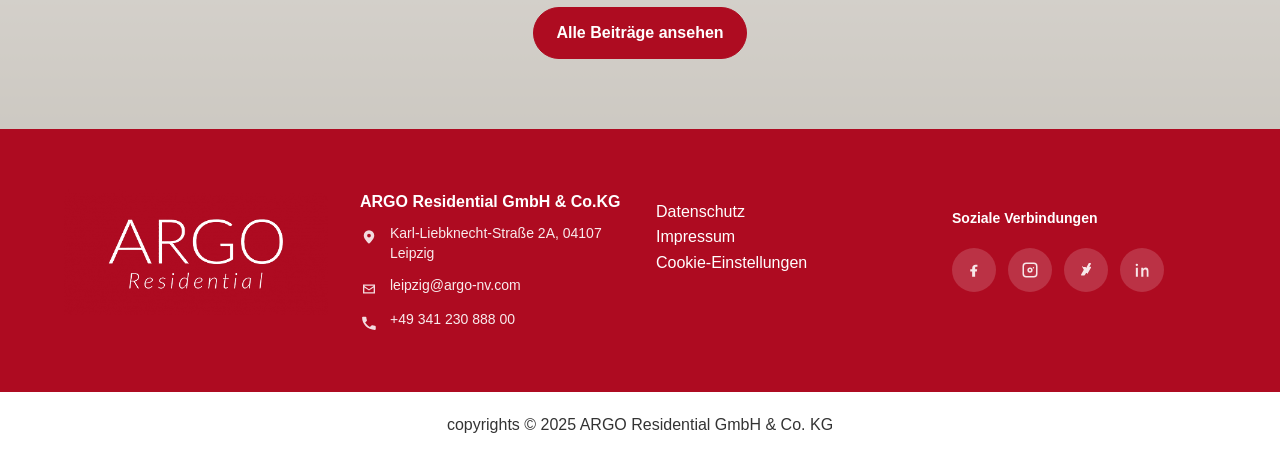
==== commit 0b4a8380: "Update index.html sa" ====
--- a/index.html
+++ b/index.html
@@ -12,7 +12,7 @@
 </head>
 
 <body>
-  <!-- <script src="preview-gate.js"></script> -->
+  <script src="preview-gate.js"></script>
   <!-- TOPBAR -->
   <div class="topbar">
     <div class="wrap">
--- a/style.css
+++ b/style.css
@@ -25,6 +25,11 @@
     line-height: 1.6;
 }
 
+.topbar+.wrap-full {
+    background-image: linear-gradient(to top, #cfd9df 0%, #e2ebf0 100%);
+
+}
+
 a {
     color: inherit;
     text-decoration: none
@@ -212,6 +217,7 @@
     flex-direction: column;
     gap: 18px;
     margin-bottom: 28px;
+
     @media (min-width: 1024px) {
         align-items: flex-end;
         flex-direction: row;
@@ -342,6 +348,7 @@
     justify-content: center;
     color: var(--mid);
     font-size: 13px;
+
     img {
         height: 100%;
         object-fit: cover;
@@ -540,6 +547,7 @@
     padding: 6px 4px 18px;
     scroll-snap-type: x mandatory;
     justify-content: center;
+
     @media (min-width: 768px) {
         justify-content: space-between;
     }
@@ -821,7 +829,10 @@
 /* Blog section */
 .blogSection {
     padding: 70px 0;
-    background: #FFFFFF;
+    background-color: #DCD9D4;
+    background-image: linear-gradient(to bottom, rgba(255, 255, 255, 0.50) 0%, rgba(0, 0, 0, 0.50) 100%), radial-gradient(at 50% 0%, rgba(255, 255, 255, 0.10) 0%, rgba(0, 0, 0, 0.50) 50%);
+    background-blend-mode: soft-light, screen;
+    margin: 50px 0 0;
 }
 
 .blogGrid {
@@ -986,20 +997,24 @@
     line-height: 1.5;
     font-weight: 300;
 }
-.heroFeatureGrid .featureRow-section{
+
+.heroFeatureGrid .featureRow-section {
     display: grid;
     grid-template-columns: 1fr;
     gap: 18px;
     align-items: stretch;
     margin-top: 18px;
+
     @media (min-width: 981px) {
         grid-template-columns: 1.2fr .8fr;
     }
 }
+
 .heroFeatureGrid .featureRow {
     display: grid;
     grid-template-columns: 1fr 1fr;
     gap: 18px;
+
     @media (min-width: 768px) {
         grid-template-columns: repeat(3, 1fr);
     }
@@ -1265,20 +1280,30 @@
     max-width: 100%;
     height: auto;
 }
+
+section#standorte {
+    background-image: linear-gradient(120deg, #fdfbfb 0%, #ebedee 100%);
+    margin-bottom: 50px;
+}
+
 .banner-section {
-    margin: 50px 0 30px;
+    padding: 50px 0 30px;
     display: flex;
     flex-direction: column-reverse;
     gap: 32px;
+
     @media (min-width: 981px) {
         flex-direction: row;
     }
+
     .col {
         width: 100%;
+
         @media (min-width: 981px) {
             width: 50%;
         }
     }
+
     .right-col {
         img {
             height: 100%;
@@ -1292,14 +1317,17 @@
     gap: 8px;
     margin-bottom: 30px;
     flex-direction: column;
+
     @media (min-width: 768px) {
         gap: 50px;
         flex-direction: row;
     }
-    > div {
+
+    >div {
         width: 100%;
     }
 }
+
 .featureRow-section {
     .featureRow-image {
         img {
@@ -1313,11 +1341,14 @@
     display: flex;
     gap: 18px;
     flex-wrap: wrap;
+
     .item {
         width: 100%;
+
         @media (min-width: 768px) {
             width: calc(50% - 9px);
         }
+
         img {
             width: 100%;
             height: 100%;
@@ -1336,13 +1367,16 @@
     background: #AE0B21;
     color: #FFFFFF;
     padding: 60px 0;
+
     .footerTop {
         display: grid;
         grid-template-columns: 1fr;
         gap: 32px;
+
         @media (min-width: 768px) {
             grid-template-columns: 1fr 1fr;
         }
+
         @media (min-width: 1024px) {
             grid-template-columns: 1fr 1fr 1fr 1fr;
         }
@@ -1358,3 +1392,8 @@
         }
     }
 }
+
+.whatsection {
+    background-image: linear-gradient(135deg, #f5f7fa 0%, #c3cfe2 100%);
+    margin: 50px 0;
+}
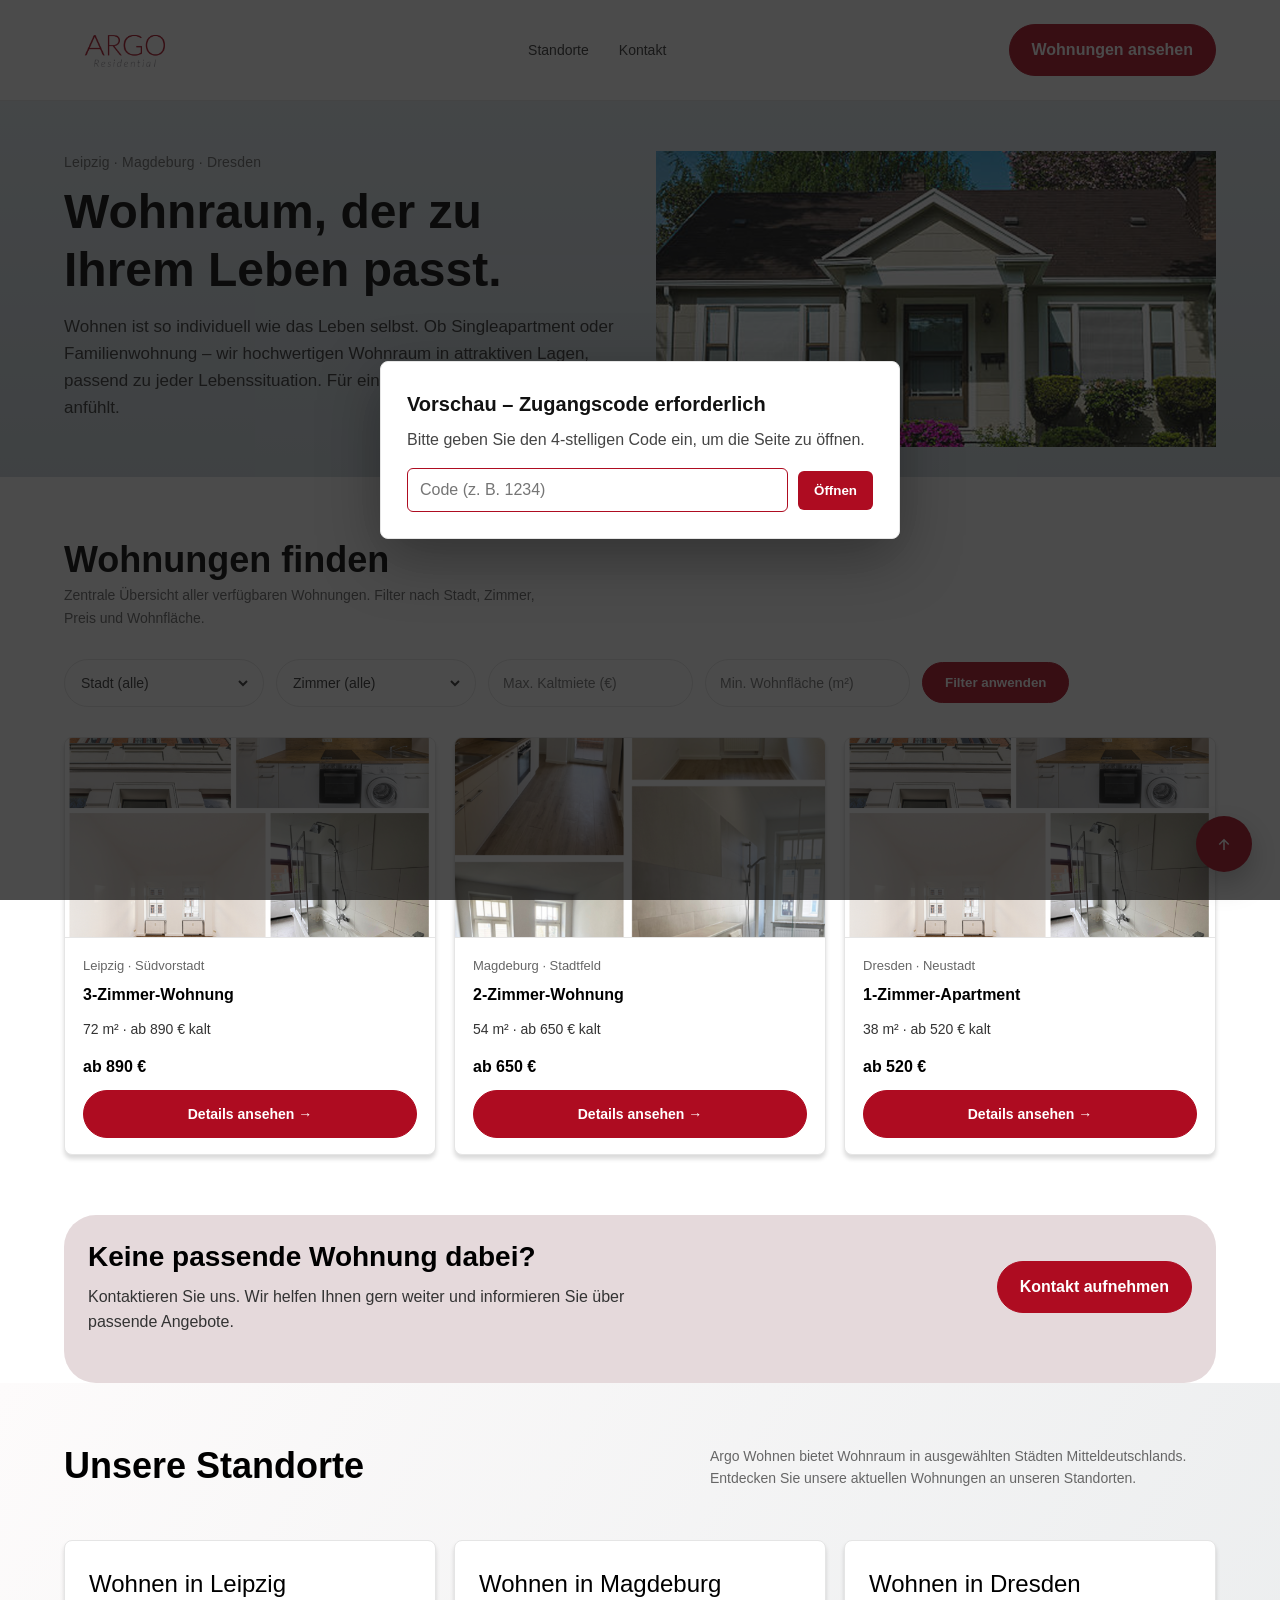
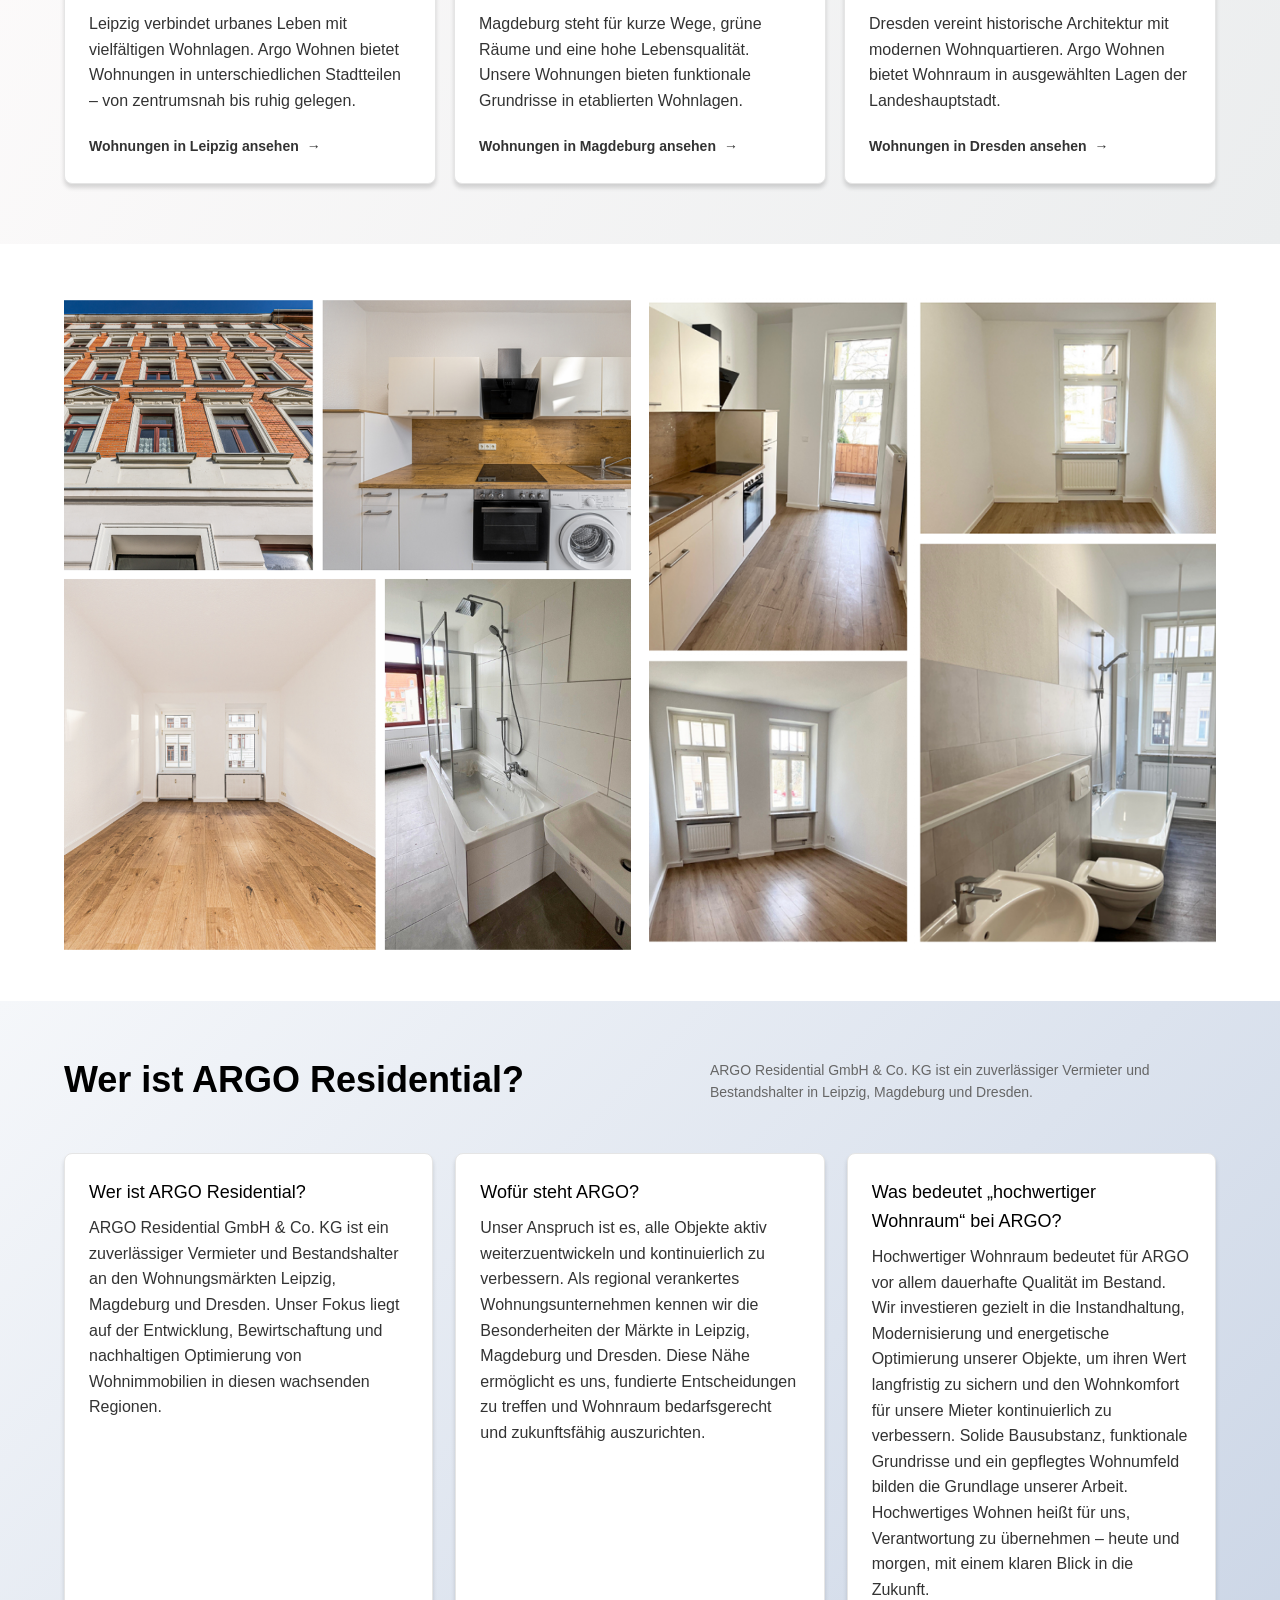
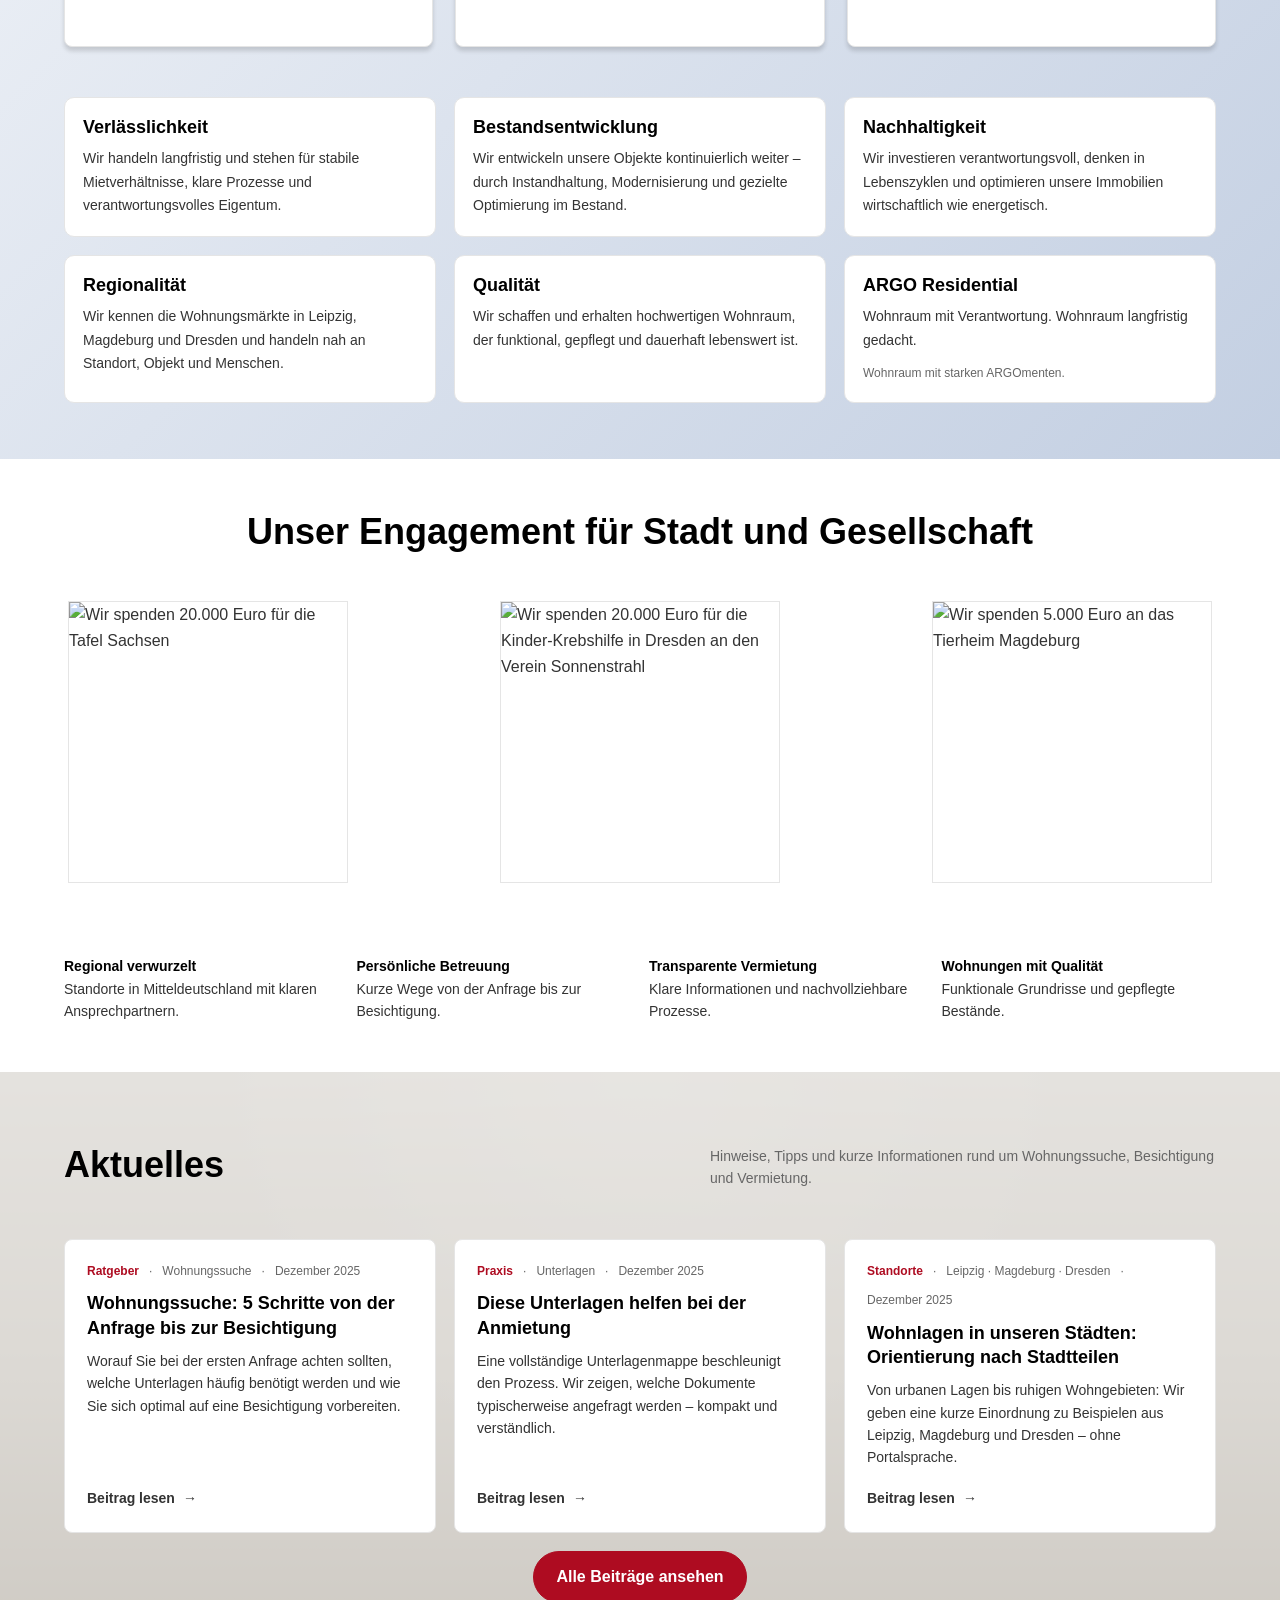
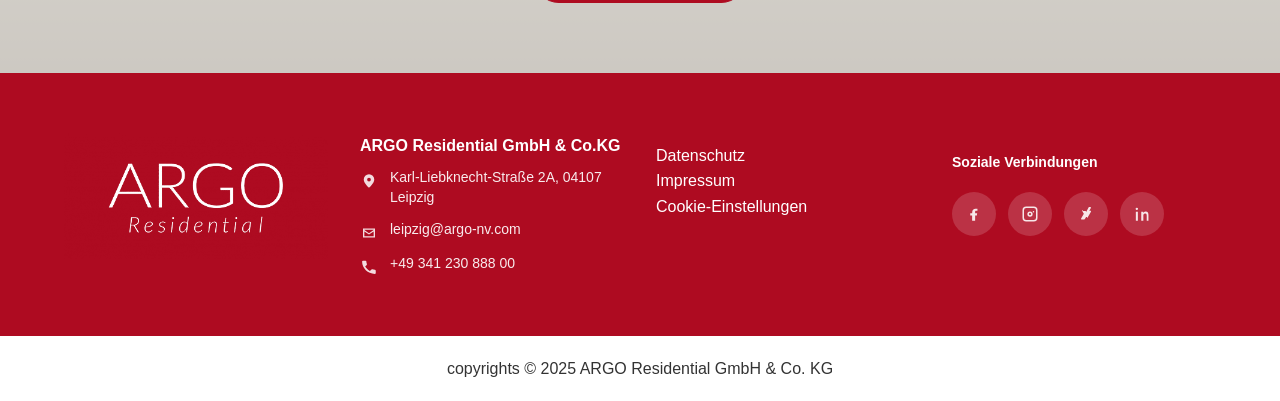
==== commit 9ff29015: "Update index.html change position of cta" ====
--- a/index.html
+++ b/index.html
@@ -131,7 +131,21 @@
 
     </div>
   </section>
-  <!-- HERO -->
+<!-- CTA BAND -->
+  <div class="wrap">
+    <section id="kontakt" class="ctaBand">
+      <div class="wrap">
+        <div class="ctaInner">
+          <div>
+            <h3>Keine passende Wohnung dabei?</h3>
+            <p>Kontaktieren Sie uns. Wir helfen Ihnen gern weiter und informieren Sie über passende Angebote.</p>
+          </div>
+          <a class="btn primary" href="mailto:leipzig@argo-nv.com">Kontakt aufnehmen</a>
+        </div>
+      </div>
+    </section>
+  </div>
+
 
 
 
@@ -323,21 +337,7 @@
 
 
 
-  <!-- CTA BAND -->
-  <div class="wrap">
-    <section id="kontakt" class="ctaBand">
-      <div class="wrap">
-        <div class="ctaInner">
-          <div>
-            <h3>Keine passende Wohnung dabei?</h3>
-            <p>Kontaktieren Sie uns. Wir helfen Ihnen gern weiter und informieren Sie über passende Angebote.</p>
-          </div>
-          <a class="btn primary" href="mailto:leipzig@argo-nv.com">Kontakt aufnehmen</a>
-        </div>
-      </div>
-    </section>
-  </div>
-
+  
 
 
 
